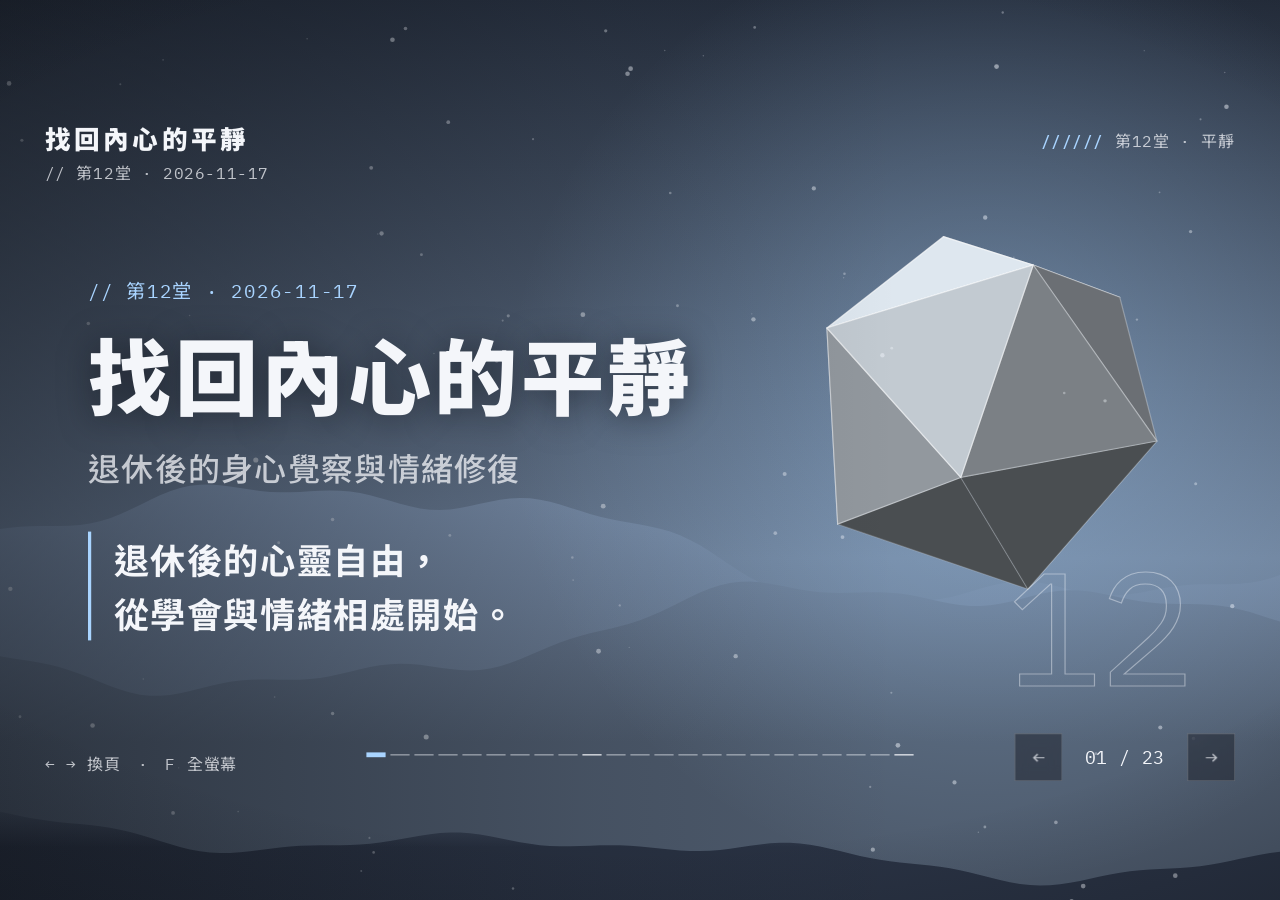
==== lesson12.html @ 396155b8 "Split into three 2-hour lesson decks with shared engine" ====
<!doctype html>
<html lang="zh-Hant">
<head>
<meta charset="utf-8">
<meta name="viewport" content="width=device-width,initial-scale=1">
<title>第12堂｜找回內心的平靜</title>
<link rel="preconnect" href="https://fonts.googleapis.com">
<link rel="preconnect" href="https://fonts.gstatic.com" crossorigin>
<link rel="stylesheet" href="https://fonts.googleapis.com/css2?family=Noto+Sans+TC:wght@400;500;700;900&family=IBM+Plex+Mono:wght@400;500&display=swap">
<link rel="stylesheet" href="deck.css">
</head>
<body data-brand="找回內心的平靜" data-sub="// 第12堂 · 2026-11-17" data-tint="#a9d4ff" data-fx="snow" data-sky="30,36,50|98,112,134|66,76,94">
<div id="stage">

  <!-- 01 封面 -->
  <section class="slide hero" data-ch data-label="第12堂 · 平靜" data-tint="#a9d4ff" data-o="12:1230,400,230">
    <div class="label r" style="--i:0">// 第12堂 · 2026-11-17</div>
    <h1 class="r" style="--i:1;font-size:104px">找回內心的平靜</h1>
    <p class="sub r" style="--i:2">退休後的身心覺察與情緒修復</p>
    <p class="quote r" style="--i:3">退休後的心靈自由，<br>從學會與情緒相處開始。</p>
    <div class="big r" style="--i:4" aria-hidden="true">12</div>
  </section>

  <!-- 02 今天三件事 -->
  <section class="slide" data-label="情緒智慧工作坊" data-o="12:1440,210,80,.55">
    <div class="head">
      <div class="label r" style="--i:0">////// 情緒智慧工作坊</div>
      <h2 class="r" style="--i:1">今天，我們一起練習三件事</h2>
    </div>
    <div class="three tall">
      <div class="panel r" style="--i:2"><span class="num">01</span><h3>換一個<br>更輕盈的視角</h3><p>看待退休後的生活變遷</p></div>
      <div class="panel r" style="--i:3"><span class="num">02</span><h3>辨識內心的<br>情緒色彩</h3><p>看見它、叫出它的名字</p></div>
      <div class="panel r" style="--i:4"><span class="num">03</span><h3>建立健康的<br>表達方式</h3><p>調節壓力與不安</p></div>
    </div>
  </section>

  <!-- 流程 -->
  <section class="slide" data-label="今天的流程" data-o="">
    <div class="head">
      <div class="label r" style="--i:0">////// 今天的流程</div>
      <h2 class="r" style="--i:1">兩個小時，我們這樣走</h2>
    </div>
    <div class="flow">
      <div class="panel r" style="--i:2"><span class="num">上半場 · 看見情緒</span><h3>認識它</h3><ul><li>情緒色彩：今天是什麼顏色</li><li>情緒住在身體的哪裡</li><li>蘇東坡的那場雨</li><li>換個視角，換一句話</li></ul></div>
      <div class="rest r" style="--i:3">中場休息</div>
      <div class="panel r" style="--i:4"><span class="num">下半場 · 安頓情緒</span><h3>照顧它</h3><ul><li>聖嚴法師、孫越、張小燕</li><li>呼吸練習、把話好好說</li><li>感恩分享與心情自我檢查</li><li>可以找誰幫忙、回家任務</li></ul></div>
    </div>
  </section>

  <!-- 03 互動：情緒色彩 -->
  <section class="slide" data-label="互動 · 情緒色彩" data-o="12:1250,360,170">
    <div class="head">
      <div class="label r" style="--i:0">////// 互動 · 情緒色彩</div>
      <h2 class="r" style="--i:1">今天的心情，<br>是什麼顏色？</h2>
    </div>
    <div class="swatches r" style="--i:2">
      <button class="sw" style="--c:#7fb8ff" data-say="像無風的湖面">平靜<i></i></button>
      <button class="sw" style="--c:#ffd166" data-say="像曬到太陽的午後">喜悅<i></i></button>
      <button class="sw" style="--c:#8fd9a8" data-say="像收到一份心意">感恩<i></i></button>
      <button class="sw" style="--c:#ffa860" data-say="像出門旅行的前一晚">期待<i></i></button>
      <button class="sw" style="--c:#b79cff" data-say="像翻到一張老照片">思念<i></i></button>
      <button class="sw" style="--c:#9fb0c6" data-say="像等一通還沒來的電話">不安<i></i></button>
      <button class="sw" style="--c:#c9a184" data-say="像悶著沒下的一場雨">煩悶<i></i></button>
      <button class="sw" style="--c:#ff7b72" data-say="像一壺燒開的水">生氣<i></i></button>
    </div>
    <div class="mood r" style="--i:3"><b id="moodWord">？</b><span id="moodSay">選一個顏色，說說看：<br>什麼時候，心裡會出現它？</span></div>
  </section>

  <!-- 互動：情緒住在身體哪裡 -->
  <section class="slide" data-label="互動 · 身體的訊號" data-o="12:1440,210,80,.55">
    <div class="head">
      <div class="label r" style="--i:0">////// 互動 · 請舉手</div>
      <h2 class="r" style="--i:1">心情不好時，身體哪裡先知道？</h2>
    </div>
    <p class="lead r" style="--i:2">有的請舉手，講師點一下。可以選很多個。</p>
    <div class="quiz chips">
      <div class="opts sm r" style="--i:3">
        <button class="opt">肩頸緊緊的</button>
        <button class="opt">胸口悶悶的</button>
        <button class="opt">胃口變差</button>
        <button class="opt">睡不好</button>
        <button class="opt">頭痛頭脹</button>
        <button class="opt">心跳變快</button>
        <button class="opt">容易累</button>
        <button class="opt">不想講話</button>
      </div>
    </div>
    <p class="foot r" style="--i:4">身體的訊號，常常比腦袋更早提醒我們</p>
    <p class="src">這些也可能是身體疾病的症狀；持續不舒服，請先給醫師檢查。</p>
  </section>

  <!-- 04 猜一猜：蘇東坡 -->
  <section class="slide" data-label="人物 · 蘇東坡" data-o="12:1440,210,80,.55">
    <div class="head">
      <div class="label r" style="--i:0">////// 猜一猜 · 經典人物</div>
      <h2 class="r" style="--i:1">淋了一場大雨，他卻寫下這一句</h2>
    </div>
    <div class="quiz">
      <p class="q r" style="--i:2">「也無風雨也無晴」——是誰寫的？</p>
      <div class="opts r" style="--i:3">
        <button class="opt">李白</button>
        <button class="opt">白居易</button>
        <button class="opt" data-ok>蘇東坡</button>
        <button class="opt">陶淵明</button>
      </div>
      <div class="ans panel"><b>蘇東坡〈定風波〉。</b>被貶到黃州的第三年，他和朋友出門遇到大雨，雨具偏偏先送走了。同行的人都很狼狽，只有他照樣慢慢走。</div>
    </div>
  </section>

  <!-- 05 人物：蘇東坡 -->
  <section class="slide" data-label="人物 · 蘇東坡" data-o="12:1470,200,60,.45">
    <div class="head">
      <div class="label r" style="--i:0">////// 經典人物 01</div>
      <h2 class="r" style="--i:1">雨沒有變小，是他換了看法</h2>
    </div>
    <div class="person">
      <div class="panel who r" style="--i:2"><span class="num">北宋 · 文學家</span><h3>蘇東坡</h3><span class="yr">1082 年春 · 黃州</span><p>從京城的大官，一路被貶到偏遠的黃州。</p></div>
      <div class="r" style="--i:3">
        <dl class="facts">
          <div><dt>// 處境</dt><dd>官位沒了、朋友散了，生活一下子全變了樣。</dd></div>
          <div><dt>// 他怎麼做</dt><dd>下雨就下雨，拄著竹杖、穿著草鞋，<b>照樣慢慢走</b>。</dd></div>
          <div><dt>// 回頭看</dt><dd>走過之後再回頭，風雨和放晴，<b>都只是路上的風景</b>。</dd></div>
        </dl>
        <p class="say">一蓑煙雨任平生<small>—— 蘇軾〈定風波〉</small></p>
      </div>
    </div>
    <p class="src">詞序記「三月七日，沙湖道中遇雨」；作於元豐五年（1082）為後人編年之通說。</p>
  </section>

  <!-- 06 互動：換個視角（翻牌） -->
  <section class="slide" data-label="互動 · 換個視角" data-o="">
    <div class="head">
      <div class="label r" style="--i:0">////// 互動 · 換個視角</div>
      <h2 class="r" style="--i:1">同一件事，換一句話說說看</h2>
    </div>
    <div class="flips">
      <button class="flip r" style="--i:2"><span class="k">念頭 01</span><span class="a">退休了，<br>我沒有用了。</span><span class="b">我的經驗，<br>換個地方還用得上。</span><span class="hint">先請大家想，再點開 →</span></button>
      <button class="flip r" style="--i:3"><span class="k">念頭 02</span><span class="a">孩子大了，<br>不需要我了。</span><span class="b">我終於有時間，<br>好好照顧自己。</span><span class="hint">先請大家想，再點開 →</span></button>
      <button class="flip r" style="--i:4"><span class="k">念頭 03</span><span class="a">身體<br>大不如前了。</span><span class="b">還能做的事，<br>比我想的多。</span><span class="hint">先請大家想，再點開 →</span></button>
    </div>
    <p class="foot r" style="--i:5">沒有標準答案，大家說的版本可能更好</p>
  </section>

  <!-- 小組討論 -->
  <section class="slide" data-label="小組討論" data-o="12:1330,440,150,.8">
    <div class="head">
      <div class="label r" style="--i:0">////// 小組討論 · 兩兩一組</div>
      <h2 class="r" style="--i:1">我人生裡的那場雨</h2>
    </div>
    <div class="rows">
      <div class="panel r" style="--i:2"><span class="num">01</span><p>退休前後，哪件事讓我最不習慣？</p></div>
      <div class="panel r" style="--i:3"><span class="num">02</span><p>那時候，我是怎麼走過來的？</p></div>
      <div class="panel r" style="--i:4"><span class="num">03</span><p>現在回頭看，我會怎麼說它？</p></div>
    </div>
    <p class="foot r" style="--i:5">只說自己願意說的；聽的人不給建議，只要聽</p>
  </section>

  <!-- 中場休息 -->
  <section class="slide center" data-ch data-label="中場休息" data-o="12:800,300,120,.9">
    <div class="label r" style="--i:0;margin-top:330px">////// 中場休息</div>
    <h2 class="r" style="--i:1">喝口水，動一動</h2>
    <p class="sub r" style="--i:2">等一下回來，我們聽三個人的故事</p>
  </section>

  <!-- 07 人物：聖嚴法師 四它 -->
  <section class="slide" data-label="人物 · 聖嚴法師" data-o="12:1440,210,80,.55">
    <div class="head">
      <div class="label r" style="--i:0">////// 經典人物 02 · 聖嚴法師的「四它」</div>
      <h2 class="r" style="--i:1">遇到難題，一步一步來</h2>
    </div>
    <div class="steps" style="margin-top:60px">
      <div class="step r" style="--i:2"><div class="dot">01</div><h3>面對它</h3><p>不逃避，<br>承認事情發生了</p></div>
      <div class="step r" style="--i:3"><div class="dot">02</div><h3>接受它</h3><p>不怨嘆，<br>接受現在的樣子</p></div>
      <div class="step r" style="--i:4"><div class="dot">03</div><h3>處理它</h3><p>盡力做，<br>能做多少算多少</p></div>
      <div class="step r" style="--i:5"><div class="dot">04</div><h3>放下它</h3><p>做完了，<br>就不再掛在心上</p></div>
    </div>
    <div class="poll quiz" style="margin-top:44px">
      <div class="opts r" style="--i:6">
        <button class="opt" style="min-height:84px;font-size:32px"><em>投票</em>面對最難</button>
        <button class="opt" style="min-height:84px;font-size:32px"><em>投票</em>接受最難</button>
        <button class="opt" style="min-height:84px;font-size:32px"><em>投票</em>處理最難</button>
        <button class="opt" style="min-height:84px;font-size:32px"><em>投票</em>放下最難</button>
      </div>
    </div>
    <p class="src">出處：法鼓山「心五四運動」（1999 年提出），四它為「解決困境的主張」。各步驟的白話說明為本簡報改寫。</p>
  </section>

  <!-- 08 人物：孫越 -->
  <section class="slide" data-label="人物 · 孫越" data-o="12:1470,200,60,.45">
    <div class="head">
      <div class="label r" style="--i:0">////// 藝人故事 03</div>
      <h2 class="r" style="--i:1">離開一個舞台，走上另一個舞台</h2>
    </div>
    <div class="person">
      <div class="panel who r" style="--i:2"><span class="num">演員 · 終身義工</span><h3>孫越</h3><span class="yr">1930 — 2018</span><p>大家口中的「孫叔叔」。</p></div>
      <div class="r" style="--i:3">
        <dl class="facts">
          <div><dt>// 1984</dt><dd>抽了幾十年的菸，他<b>自己先戒掉</b>。</dd></div>
          <div><dt>// 1989</dt><dd>宣布「<b>只見公益，不見孫越</b>」，告別約 40 年的演藝生涯。</dd></div>
          <div><dt>// 之後</dt><dd>在董氏基金會當終身義工，推動戒菸、拒菸<b>近 30 年</b>。</dd></div>
        </dl>
        <p class="say" style="font-size:36px">退下來，不是結束；<br>是把力氣用在更在乎的事。</p>
      </div>
    </div>
    <p class="src">資料：中央社 2018/5/2 報導。下方兩行為本簡報的歸納，非孫越原話。</p>
  </section>

  <!-- 09 人物：張小燕 -->
  <section class="slide" data-label="人物 · 張小燕" data-o="12:1470,200,60,.45">
    <div class="head">
      <div class="label r" style="--i:0">////// 藝人故事 04</div>
      <h2 class="r" style="--i:1">傷心的時候，日子照樣過</h2>
    </div>
    <div class="person">
      <div class="panel who r" style="--i:2"><span class="num">主持人</span><h3>張小燕</h3><span class="yr">大家的「小燕姐」</span><p>陪了台灣觀眾幾十年的聲音。</p></div>
      <div class="r" style="--i:3">
        <dl class="facts">
          <div><dt>// 失落</dt><dd>2001 年，先生病逝，她沉寂了好一段時間。</dd></div>
          <div><dt>// 調適</dt><dd>她的方法很樸實：<b>照常工作</b>，接受人生本來就分階段。</dd></div>
          <div><dt>// 後來</dt><dd>接下先生留下的唱片公司，也<b>重新回到主持台</b>。</dd></div>
        </dl>
        <p class="say" style="font-size:36px">她說過，傷心不能拿來當飯吃。</p>
      </div>
    </div>
    <p class="src">資料：《今周刊》第 1061 期（2017/4/20）專訪。末句為轉述大意。</p>
  </section>

  <!-- 10 互動：呼吸練習 -->
  <section class="slide" data-label="互動 · 呼吸練習" data-o="">
    <div class="head">
      <div class="label r" style="--i:0">////// 互動 · 一起練習</div>
      <h2 class="r" style="--i:1">心情亂的時候，<br>先顧好這一口氣</h2>
    </div>
    <div class="rows r" style="--i:2;max-width:700px">
      <div class="panel"><span class="num">01</span><p style="font-size:34px">坐穩，肩膀放鬆</p></div>
      <div class="panel"><span class="num">02</span><p style="font-size:34px">鼻子吸氣，心裡數到 4</p></div>
      <div class="panel"><span class="num">03</span><p style="font-size:34px">嘴巴吐氣，心裡數到 6</p></div>
    </div>
    <div class="breath r" style="--i:3">
      <div class="ring">準備</div>
      <p>吸氣 4 秒 · 吐氣 6 秒</p>
      <button class="btn" style="margin-top:22px">開始</button>
    </div>
    <p class="src">照自己舒服的速度就好；頭暈或不舒服就停下來，恢復平常呼吸。</p>
  </section>

  <!-- 把話好好說：我訊息 -->
  <section class="slide" data-label="健康的表達" data-o="12:1440,210,80,.55">
    <div class="head">
      <div class="label r" style="--i:0">////// 健康的表達 · 三句式</div>
      <h2 class="r" style="--i:1">不指責，也不悶著：從「我」開始說</h2>
    </div>
    <div class="three">
      <div class="panel r" style="--i:2"><span class="num">01 · 說感受</span><h3>我覺得……</h3><p>說自己的心情，<br>不是對方的錯</p></div>
      <div class="panel r" style="--i:3"><span class="num">02 · 說事情</span><h3>因為……</h3><p>講看得到的事，<br>不翻舊帳</p></div>
      <div class="panel r" style="--i:4"><span class="num">03 · 說期待</span><h3>我希望……</h3><p>講一件具體、<br>對方做得到的事</p></div>
    </div>
    <p class="foot r" style="--i:5">心理學上叫「我訊息」：同一件事，對方比較聽得進去</p>
  </section>

  <!-- 互動：我訊息改寫 -->
  <section class="slide" data-label="互動 · 把話好好說" data-o="">
    <div class="head">
      <div class="label r" style="--i:0">////// 互動 · 改寫練習</div>
      <h2 class="r" style="--i:1">這句話，換成三句式怎麼說？</h2>
    </div>
    <div class="flips">
      <button class="flip r" style="--i:2"><span class="k">對孩子</span><span class="a">你都不會<br>打電話回來！</span><span class="b" style="font-size:34px">我很想你們。好久沒聽到聲音，希望每個禮拜通一次電話。</span><span class="hint">先請大家試，再點開 →</span></button>
      <button class="flip r" style="--i:3"><span class="k">對另一半</span><span class="a">你整天在家<br>就只會看電視！</span><span class="b" style="font-size:34px">我有點悶。我們很久沒一起出門，希望明天陪我去走走。</span><span class="hint">先請大家試，再點開 →</span></button>
      <button class="flip r" style="--i:4"><span class="k">對朋友</span><span class="a">算了，<br>我沒事。</span><span class="b" style="font-size:34px">我其實有點難過。剛才那句話我很在意，希望你聽我說一下。</span><span class="hint">先請大家試，再點開 →</span></button>
    </div>
    <p class="foot r" style="--i:5">請兩位學員上來演一次：先演原句，再演改寫版</p>
  </section>

  <!-- 研究怎麼說 -->
  <section class="slide" data-label="研究怎麼說" data-o="">
    <div class="head">
      <div class="label r" style="--i:0">////// 研究怎麼說</div>
      <h2 class="r" style="--i:1">「記下好事」，有人認真研究過</h2>
    </div>
    <div class="evi">
      <div class="panel r" style="--i:2"><span class="num">做法 · 三件好事</span><h3>每天睡前，寫下三件<br>今天順利的事和原因</h3><p>不必是大事：飯很好吃、<br>公車剛好來、孫子打電話來。</p></div>
      <div class="panel r" style="--i:3"><span class="num">結果 · 2005 年美國研究</span><h3>快樂感提高、<br>憂鬱症狀減少</h3><p>效果在研究追蹤的六個月內都看得到。後來的重複研究結果不完全一致，所以把它當成值得一試的好習慣。</p><p class="cite">Seligman, Steen, Park &amp; Peterson (2005). American Psychologist, 60(5), 410–421.</p></div>
    </div>
  </section>

  <!-- 感恩分享 -->
  <section class="slide" data-label="小組感恩分享" data-o="12:1330,440,150,.8">
    <div class="head">
      <div class="label r" style="--i:0">////// 小組感恩分享</div>
      <h2 class="r" style="--i:1">把好事，說給彼此聽</h2>
    </div>
    <div class="rows">
      <div class="panel r" style="--i:2"><span class="num">01</span><p>今天，讓我微笑的一件小事</p></div>
      <div class="panel r" style="--i:3"><span class="num">02</span><p>我想謝謝的一個人</p></div>
      <div class="panel r" style="--i:4"><span class="num">03</span><p>我想謝謝自己的一件事</p></div>
    </div>
    <p class="foot r" style="--i:5">讓退休生活的每一天，都充滿愉悅與從容</p>
  </section>

  <!-- 問卷：WHO-5 -->
  <section class="slide" data-label="實證問卷 · WHO-5" data-o="">
    <div class="head">
      <div class="label r" style="--i:0">////// 實證問卷 · WHO-5 幸福指標（世界衛生組織）</div>
      <h2 class="r" style="--i:1;font-size:60px">過去兩個星期，我過得好嗎？</h2>
    </div>
    <div class="scale r" style="--i:2" data-min="0" data-max="5" data-mult="4" data-bands='[[0,49,"低於 50 分：最近可能比較辛苦，建議找醫師或心理專業人員聊一聊。"],[50,100,"50 分以上：目前的狀態還不錯，繼續照顧自己。"]]'>
      <div>
        <ol>
          <li><span>01</span>我覺得心情愉快、精神不錯</li>
          <li><span>02</span>我覺得平靜、放鬆</li>
          <li><span>03</span>我覺得有活力、有精神</li>
          <li><span>04</span>我早上醒來，覺得有睡飽、神清氣爽</li>
          <li><span>05</span>我的日常生活裡，有很多我感興趣的事</li>
        </ol>
        <p class="legend">0 從來沒有 · 1 偶爾 · 2 不到一半時間 · 3 超過一半時間 · 4 大部分時間 · 5 一直都是</p>
      </div>
      <div class="panel score"><span class="num">////// 示範計分（總分 ×4）</span><div class="n">—</div><p class="msg"></p><p class="warn">這是自我檢查，不是診斷。<button class="reset" style="text-decoration:underline;margin-left:8px">清除重填</button></p></div>
    </div>
    <p class="src">WHO-5 Well-Being Index © WHO，CC BY-NC-SA 3.0 IGO。中文為本簡報自行翻譯，非世界衛生組織製作，WHO 不對譯文內容負責，以英文原版為準。</p>
  </section>

  <!-- 問卷：心情溫度計 -->
  <section class="slide" data-label="實證問卷 · 心情溫度計" data-o="12:1440,210,80,.55">
    <div class="head">
      <div class="label r" style="--i:0">////// 台灣常用的工具 · 心情溫度計（BSRS-5）</div>
      <h2 class="r" style="--i:1">像量體溫一樣，量一量心情</h2>
    </div>
    <div class="three">
      <div class="panel r" style="--i:2"><span class="num">是什麼</span><h3>5 題，加 1 題<br>附加題</h3><p>問最近一週的睡眠、緊張、<br>苦惱、低落和自信。<br>臺大李明濱教授團隊編製。</p></div>
      <div class="panel r" style="--i:3"><span class="num">怎麼看</span><h3>6 分以上，<br>找人談一談</h3><p>0–5 良好 · 6–9 輕度<br>10–14 中度 · 15 以上重度<br>分數高，請找專業協助。</p></div>
      <div class="panel r" style="--i:4"><span class="num">哪裡做</span><h3>手機下載<br>「心情溫度計」</h3><p>台灣自殺防治學會的<br>免費 App，做完會給建議<br>和求助資源。</p></div>
    </div>
    <p class="src">Lee MB et al. (2003). J Formos Med Assoc, 102, 687–694。量表題目有版權，本簡報不轉載題目內容。</p>
  </section>

  <!-- 資源 -->
  <section class="slide" data-label="可以找誰幫忙" data-o="">
    <div class="head">
      <div class="label r" style="--i:0">////// 可以活用的資源</div>
      <h2 class="r" style="--i:1">心裡有事，不必一個人扛</h2>
    </div>
    <div class="res">
      <div class="panel r" style="--i:2"><div class="tel">1925</div><h3>安心專線</h3><p>衛福部。24 小時、全年無休、免付費的心理諮詢。</p></div>
      <div class="panel r" style="--i:3"><div class="tel">1995</div><h3>生命線</h3><p>心情低落、想找人說話時的協談專線。</p></div>
      <div class="panel r" style="--i:4"><div class="tel">1980</div><h3>張老師專線</h3><p>白天與晚間時段的電話輔導（非 24 小時）。</p></div>
      <div class="panel r" style="--i:5"><div class="tel s">社區心理<br>衛生中心</div><p>各縣市都有心理諮商服務；收費與預約方式，請問當地衛生局。</p></div>
      <div class="panel r" style="--i:6"><div class="tel s">社區照顧<br>關懷據點</div><p>住家附近就有：共餐、健康促進、電話問安、有人作伴。</p></div>
      <div class="panel r" style="--i:7"><div class="tel s">家醫科／<br>身心科</div><p>睡不好、吃不下超過兩個禮拜，先請醫師看看。</p></div>
    </div>
    <p class="src">專線資訊查核於 2026 年 11 月；1995、1980 的通話費依電信業者而定。請換上本地據點與衛生所的實際電話。</p>
  </section>

  <!-- 回家任務 -->
  <section class="slide" data-label="回家任務" data-o="12:1330,440,150,.8">
    <div class="head">
      <div class="label r" style="--i:0">////// 回家任務 · 做一個禮拜</div>
      <h2 class="r" style="--i:1">每天睡前，三分鐘就好</h2>
    </div>
    <div class="rows">
      <div class="panel r" style="--i:2"><span class="num">01</span><p>寫下今天的三件好事</p></div>
      <div class="panel r" style="--i:3"><span class="num">02</span><p>今天的心情是什麼顏色？</p></div>
      <div class="panel r" style="--i:4"><span class="num">03</span><p>用三句式，對一個人說一次話</p></div>
    </div>
    <p class="foot r" style="--i:5">下次上課，請帶一件好事來分享</p>
  </section>

  <!-- 結語 -->
  <section class="slide end" data-ch data-label="結語" data-o="12:1260,420,190">
    <div class="label r" style="--i:0">////// 帶回家的三句話</div>
    <h2 class="r" style="--i:1">情緒不是敵人，是來報信的</h2>
    <div class="recap">
      <div class="r" style="--i:2"><span>01</span>先叫出它的名字、它的顏色</div>
      <div class="r" style="--i:3"><span>02</span>換一句話，再說一次</div>
      <div class="r" style="--i:4"><span>03</span>每天記下一件好事</div>
    </div>
  </section>

</div>
<script src="deck.js"></script>
</body>
</html>
---- deck.css ----
:root{
  --ink:#f4f6fa;
  --dim:rgba(244,246,250,.74);
  --faint:rgba(244,246,250,.42);
  --line:rgba(244,246,250,.26);
  --panel:rgba(22,26,34,.46);
  --tint:#bcd9ff;
  --ok:#8fe0a8;
  --no:#ff9a8f;
  --f:"Noto Sans TC","PingFang TC","Microsoft JhengHei",sans-serif;
  --m:"IBM Plex Mono","Noto Sans TC",ui-monospace,Menlo,monospace;
}
*{box-sizing:border-box;margin:0;padding:0}
html,body{height:100%;overflow:hidden;background:#1d2129;color:var(--ink);font-family:var(--f)}
button,input{font:inherit;color:inherit}
button{cursor:pointer;background:none;border:0}
a{color:inherit}
:focus-visible{outline:3px solid var(--tint);outline-offset:4px}

#scene{position:fixed;inset:0;width:100%;height:100%;display:block}
.veil{position:fixed;inset:0;pointer-events:none;
  background:
    radial-gradient(120% 90% at 50% 45%,transparent 55%,rgba(10,12,17,.55) 100%),
    linear-gradient(90deg,rgba(14,17,23,.5) 0%,rgba(14,17,23,.12) 46%,transparent 70%)}

/* 舞台：固定 1600×900，整體等比縮放 */
#stage{position:fixed;left:50%;top:50%;width:1600px;height:900px;transform-origin:0 0}

/* HUD */
.hud{position:absolute;font-family:var(--m);font-size:20px;letter-spacing:.06em;color:var(--dim);z-index:5}
.hud.tl{left:56px;top:44px}
.hud.tr{right:56px;top:48px;text-align:right}
.hud.bl{left:56px;bottom:44px}
.hud.br{right:56px;bottom:36px;display:flex;align-items:center;gap:18px}
.brand{font-family:var(--f);font-weight:900;font-size:32px;letter-spacing:.14em;color:var(--ink);line-height:1;text-decoration:none;display:block}
.brand+div{margin-top:12px}
.hud.tr b{color:var(--tint);font-weight:500}
.navbtn{width:60px;height:60px;border:1px solid var(--line);display:grid;place-items:center;font-size:26px;
  background:var(--panel);backdrop-filter:blur(8px);-webkit-backdrop-filter:blur(8px);transition:background .2s,border-color .2s}
.navbtn:hover{background:rgba(244,246,250,.16);border-color:var(--ink)}
#count{min-width:120px;text-align:center;font-size:22px;color:var(--ink)}
#ticks{position:absolute;left:50%;bottom:58px;transform:translateX(-50%);display:flex;gap:6px;z-index:5}
#ticks button{width:24px;height:22px;position:relative}
#ticks button::after{content:"";position:absolute;left:0;right:0;top:10px;height:2px;background:var(--faint);transition:all .3s}
#ticks button.ch::after{background:var(--dim)}
#ticks button.on::after{background:var(--tint);height:6px;top:8px}

/* Slides */
.slide{position:absolute;inset:0;padding:150px 110px 130px;visibility:hidden;opacity:0;transition:opacity .5s,visibility 0s .5s}
.slide.on{visibility:visible;opacity:1;transition:opacity .5s}
.slide .r{opacity:0;transform:translateY(26px);filter:blur(10px);
  transition:opacity .8s cubic-bezier(.2,.7,.2,1),transform .8s cubic-bezier(.2,.7,.2,1),filter .8s}
.slide.on .r{opacity:1;transform:none;filter:none;transition-delay:calc(var(--i,0)*110ms + 150ms)}

.label{font-family:var(--m);font-size:24px;letter-spacing:.08em;color:var(--tint)}
h1{font-size:120px;font-weight:900;line-height:1.14;letter-spacing:.04em;text-shadow:0 4px 40px rgba(10,12,17,.5)}
h2{font-size:72px;font-weight:900;line-height:1.2;letter-spacing:.03em;text-shadow:0 4px 30px rgba(10,12,17,.5)}
.sub{font-size:40px;font-weight:500;color:var(--dim);line-height:1.5;letter-spacing:.04em}
.lead{font-size:36px;line-height:1.6;color:var(--ink);font-weight:500;letter-spacing:.02em;margin-top:26px;max-width:1150px}
.quote{font-size:44px;line-height:1.55;font-weight:700;letter-spacing:.04em;border-left:4px solid var(--tint);padding-left:28px}
.head{display:flex;flex-direction:column;gap:14px}
.num{font-family:var(--m);font-size:24px;color:var(--tint);letter-spacing:.08em}
.tint{color:var(--tint)}

/* 冰磚面板 */
.panel{position:relative;background:var(--panel);border:1px solid var(--line);backdrop-filter:blur(10px);-webkit-backdrop-filter:blur(10px)}
.panel::before,.panel::after{content:"";position:absolute;width:16px;height:16px;border:2px solid var(--tint);pointer-events:none}
.panel::before{left:-2px;top:-2px;border-right:0;border-bottom:0}
.panel::after{right:-2px;bottom:-2px;border-left:0;border-top:0}

.foot{position:absolute;left:110px;right:110px;bottom:140px;font-size:34px;font-weight:700;letter-spacing:.04em;color:var(--ink)}
.foot::before{content:"// ";font-family:var(--m);color:var(--tint);font-weight:500}
.src{position:absolute;left:110px;right:420px;bottom:104px;font-family:var(--m);font-size:17px;letter-spacing:.03em;color:var(--faint);line-height:1.4}

/* 封面 / 章節 */
.cover,.hero,.end{display:flex;flex-direction:column;justify-content:center;gap:28px}
.cover .meta{font-family:var(--m);font-size:26px;color:var(--dim);letter-spacing:.08em;margin-top:14px}
.hero .big{position:absolute;right:110px;bottom:130px;font-family:var(--m);font-size:200px;font-weight:400;line-height:1;
  color:transparent;-webkit-text-stroke:1.5px var(--faint);letter-spacing:-.02em}
.hero .sub{max-width:860px}
.hero .quote{margin-top:22px;max-width:900px}

/* 首頁三欄 */
.cols{position:absolute;left:110px;right:110px;top:520px;display:grid;grid-template-columns:repeat(3,1fr);gap:36px}
.card{display:block;text-align:left;padding:30px 32px 32px;text-decoration:none;transition:background .25s,transform .25s}
a.card:hover,button.card:hover{background:rgba(244,246,250,.14);transform:translateY(-6px)}
.card .date{font-family:var(--m);font-size:22px;color:var(--dim);letter-spacing:.06em;float:right;margin-top:4px}
.card h3{font-size:42px;font-weight:900;margin-top:18px;letter-spacing:.04em;line-height:1.3}
.card p{font-size:28px;color:var(--dim);margin-top:10px;line-height:1.5}

/* 三欄重點 */
.three{display:grid;grid-template-columns:repeat(3,1fr);gap:30px;margin-top:46px}
.three .panel{padding:32px 32px 36px;min-height:330px}
.three.tall{margin-top:60px}
.three.tall .panel{min-height:400px;padding-top:44px}
.three h3{font-size:44px;font-weight:900;line-height:1.35;margin-top:20px;letter-spacing:.03em}
.three p{font-size:30px;line-height:1.6;color:var(--dim);margin-top:14px}
.four{display:grid;grid-template-columns:1fr 1fr;gap:22px}
.four .panel{padding:26px 28px 30px}
.four h3{font-size:40px;font-weight:900;margin-top:12px;letter-spacing:.04em}
.four p{font-size:27px;color:var(--dim);margin-top:8px;line-height:1.5}
.split{display:grid;grid-template-columns:1fr 560px;gap:44px;margin-top:44px}

/* 列表 */
.rows{display:flex;flex-direction:column;gap:18px;margin-top:36px;max-width:1000px}
.rows .panel{display:flex;align-items:center;gap:32px;padding:22px 36px}
.rows .panel p{font-size:40px;font-weight:700;letter-spacing:.03em;line-height:1.4}

/* 人物／事件案例 */
.person{display:grid;grid-template-columns:520px 1fr;gap:56px;margin-top:40px;align-items:start}
.person .who{padding:36px 36px 40px;min-height:420px}
.person .who h3{font-size:76px;font-weight:900;letter-spacing:.08em;line-height:1.2;margin-top:18px}
.person .who p{font-size:28px;color:var(--dim);margin-top:14px;line-height:1.55}
.person .who .yr{font-family:var(--m);font-size:26px;color:var(--tint);letter-spacing:.06em;margin-top:18px;display:block}
.facts{display:flex;flex-direction:column;gap:0;border-top:1px solid var(--line)}
.facts div{display:grid;grid-template-columns:150px 1fr;gap:20px;padding:20px 0;border-bottom:1px solid var(--line);align-items:baseline}
.facts dt{font-family:var(--m);font-size:22px;color:var(--tint);letter-spacing:.06em}
.facts dd{font-size:33px;line-height:1.5;font-weight:500}
.facts dd b{color:var(--tint);font-weight:900}
.say{margin-top:26px;font-size:40px;font-weight:900;letter-spacing:.05em;line-height:1.5;border-left:4px solid var(--tint);padding-left:24px}
.say small{display:block;font-family:var(--m);font-size:20px;color:var(--dim);font-weight:500;letter-spacing:.05em;margin-top:6px}

/* 選擇題 */
.quiz{margin-top:36px;max-width:1380px}
.quiz .q{font-size:46px;font-weight:900;line-height:1.4;letter-spacing:.03em}
.opts{display:grid;grid-template-columns:repeat(4,1fr);gap:20px;margin-top:34px}
.opts.c3{grid-template-columns:repeat(3,1fr)}
.opts.c2{grid-template-columns:repeat(2,1fr)}
.opt{min-height:120px;padding:18px 20px;border:1px solid var(--line);background:var(--panel);backdrop-filter:blur(8px);-webkit-backdrop-filter:blur(8px);
  font-size:40px;font-weight:900;letter-spacing:.05em;transition:all .25s;display:flex;align-items:center;justify-content:center;gap:16px;text-align:center;line-height:1.3}
.opt:hover{background:rgba(244,246,250,.14);transform:translateY(-4px)}
.opt em{font-family:var(--m);font-style:normal;font-size:22px;color:var(--tint);font-weight:500}
.quiz.done .opt{pointer-events:none;opacity:.45}
.quiz.done .opt.right{opacity:1;border-color:var(--ok);color:var(--ok);background:rgba(143,224,168,.14)}
.quiz.done .opt.picked.wrong{opacity:1;border-color:var(--no);color:var(--no)}
.ans{margin-top:28px;padding:26px 32px;font-size:33px;line-height:1.55;font-weight:500;opacity:0;transform:translateY(14px);transition:all .6s .3s;visibility:hidden}
.ans b{color:var(--tint);font-weight:900}
.done .ans,.ans.show{opacity:1;transform:none;visibility:visible}

.opt.sel{border-color:var(--tint);color:var(--tint);background:rgba(244,246,250,.14)}
.opts.sm .opt{min-height:96px;font-size:34px}

/* 流程 */
.flow{display:grid;grid-template-columns:1fr 150px 1fr;gap:28px;margin-top:44px;align-items:stretch}
.flow .panel{padding:30px 32px 34px}
.flow h3{font-size:40px;font-weight:900;letter-spacing:.06em;margin-top:10px}
.flow ul{list-style:none;margin-top:18px;display:flex;flex-direction:column;gap:12px}
.flow li{font-size:31px;line-height:1.45;font-weight:500;padding-left:34px;position:relative}
.flow li::before{content:"";position:absolute;left:4px;top:.62em;width:12px;height:12px;background:var(--tint)}
.flow .rest{display:grid;place-items:center;border:1px dashed var(--line);font-size:32px;font-weight:700;letter-spacing:.3em;writing-mode:vertical-rl;color:var(--dim)}
.center{display:flex;flex-direction:column;justify-content:center;align-items:center;text-align:center;gap:26px}

/* 翻牌 */
.flips{display:grid;grid-template-columns:repeat(3,1fr);gap:26px;margin-top:44px}
.flip{min-height:330px;padding:30px 30px;border:1px solid var(--line);background:var(--panel);backdrop-filter:blur(8px);-webkit-backdrop-filter:blur(8px);
  text-align:left;display:flex;flex-direction:column;gap:16px;transition:all .35s;position:relative}
.flip:hover{transform:translateY(-5px)}
.flip .k{font-family:var(--m);font-size:22px;color:var(--dim);letter-spacing:.08em}
.flip .a,.flip .b{font-size:40px;font-weight:900;line-height:1.45;letter-spacing:.03em}
.flip .b{display:none;color:var(--tint)}
.flip .hint{position:absolute;left:30px;bottom:24px;font-family:var(--m);font-size:20px;color:var(--faint)}
.flip.on{border-color:var(--tint);background:rgba(244,246,250,.12)}
.flip.on .a{font-size:26px;font-weight:500;color:var(--faint);text-decoration:line-through}
.flip.on .b{display:block}
.flip.on .hint{display:none}

/* 呼吸練習 */
.breath{position:absolute;left:880px;top:230px;width:560px;text-align:center}
.breath .ring{width:300px;height:300px;margin:0 auto;border-radius:50%;border:2px solid var(--tint);display:grid;place-items:center;
  background:radial-gradient(circle,rgba(244,246,250,.2),rgba(244,246,250,.03));transform:scale(.6);transition:transform 4s ease-in-out;
  font-size:54px;font-weight:900;letter-spacing:.2em;text-indent:.2em}
.breath.in .ring{transform:scale(1.15)}
.breath.out .ring{transition-duration:6s;transform:scale(.6)}
.breath p{font-family:var(--m);font-size:26px;color:var(--dim);margin-top:70px;letter-spacing:.06em}
.btn{display:inline-flex;align-items:center;gap:14px;height:76px;padding:0 34px;border:1px solid var(--tint);color:var(--tint);font-size:32px;font-weight:700;letter-spacing:.1em;
  background:var(--panel);transition:background .2s}
.btn:hover{background:rgba(244,246,250,.16)}

/* 情緒色彩 */
.swatches{display:grid;grid-template-columns:repeat(4,170px);gap:22px;margin-top:44px}
.sw{height:150px;border:1px solid var(--line);background:var(--panel);backdrop-filter:blur(8px);-webkit-backdrop-filter:blur(8px);
  display:flex;flex-direction:column;align-items:center;justify-content:center;gap:14px;font-size:32px;font-weight:700;letter-spacing:.1em;
  transition:transform .25s,border-color .25s,background .25s}
.sw i{width:54px;height:54px;border-radius:50%;background:var(--c);box-shadow:0 0 30px var(--c)}
.sw:hover{transform:translateY(-5px)}
.sw.sel{border-color:var(--c);background:rgba(244,246,250,.14)}
.mood{position:absolute;left:1010px;width:480px;top:570px;text-align:center}
.mood b{display:block;font-size:92px;font-weight:900;letter-spacing:.2em;text-indent:.2em;color:var(--tint);text-shadow:0 0 50px rgba(10,12,17,.6)}
.mood span{display:block;font-size:30px;color:var(--dim);margin-top:12px;line-height:1.5}

/* 清單輸入 */
.list{padding:26px 28px;display:flex;flex-direction:column;height:446px}
.list form{display:flex;gap:12px;margin-top:16px}
.list input{flex:1;min-width:0;height:64px;padding:0 18px;font-size:28px;background:rgba(10,12,17,.45);border:1px solid var(--line);color:var(--ink)}
.list input::placeholder{color:var(--faint)}
.list form button{width:64px;height:64px;border:1px solid var(--tint);color:var(--tint);font-size:34px}
.list form button:hover{background:rgba(244,246,250,.14)}
.list ol{list-style:none;margin-top:16px;overflow-y:auto;flex:1;display:flex;flex-direction:column;gap:10px}
.list li{font-size:30px;line-height:1.4;display:flex;gap:16px;align-items:baseline;border-bottom:1px solid var(--line);padding-bottom:8px}
.list li span{font-family:var(--m);font-size:20px;color:var(--tint)}
.list .empty{color:var(--faint);border:0;font-size:27px}

/* 步驟 */
.steps{display:grid;grid-template-columns:repeat(4,1fr);margin-top:90px;position:relative}
.steps::before{content:"";position:absolute;left:0;right:0;top:34px;height:1px;background:var(--line)}
.step{padding-right:30px;position:relative}
.step .dot{width:68px;height:68px;border:1px solid var(--tint);background:rgba(22,26,34,.8);display:grid;place-items:center;
  font-family:var(--m);font-size:24px;color:var(--tint);position:relative}
.step h3{font-size:44px;font-weight:900;margin-top:28px;letter-spacing:.04em;line-height:1.3}
.step p{font-size:29px;color:var(--dim);margin-top:12px;line-height:1.55}

/* 時光機 */
.decades{display:grid;grid-template-columns:repeat(8,1fr);margin-top:44px;border-top:1px solid var(--line)}
.dec{padding:22px 0 10px;font-family:var(--m);font-size:34px;letter-spacing:.04em;color:var(--dim);position:relative;text-align:left;transition:color .2s}
.dec::before{content:"";position:absolute;left:0;top:-7px;width:13px;height:13px;background:var(--faint);transition:all .25s}
.dec:hover{color:var(--ink)}
.dec.sel{color:var(--tint)}
.dec.sel::before{background:var(--tint);box-shadow:0 0 22px var(--tint);transform:scale(1.4)}
.ask{margin-top:26px;padding:32px 42px;max-width:1160px;min-height:300px}
.ask .ev{font-size:31px;line-height:1.55;color:var(--dim);margin-top:12px;font-weight:500}
.ask .ev b{color:var(--ink);font-weight:900}
.ask p{font-size:46px;font-weight:900;line-height:1.4;letter-spacing:.03em;margin-top:18px}

/* 問卷 */
.scale{display:grid;grid-template-columns:1fr 400px;gap:40px;margin-top:30px}
.scale ol{list-style:none;display:flex;flex-direction:column;border-top:1px solid var(--line)}
.scale li{display:grid;grid-template-columns:46px 1fr auto;gap:16px;align-items:center;padding:13px 0;border-bottom:1px solid var(--line);font-size:30px;font-weight:500;line-height:1.35}
.scale li>span{font-family:var(--m);font-size:21px;color:var(--tint)}
.scale .pts{display:flex;gap:8px}
.scale .pts button{width:54px;height:54px;border:1px solid var(--line);font-family:var(--m);font-size:24px;background:rgba(10,12,17,.35);transition:all .15s}
.scale .pts button:hover{border-color:var(--ink)}
.scale .pts button.sel{background:var(--tint);color:#161a22;border-color:var(--tint);font-weight:700}
.scale .legend{font-family:var(--m);font-size:19px;color:var(--dim);letter-spacing:.03em;margin-top:12px;line-height:1.5}
.score{padding:28px 30px;align-self:start}
.score .n{font-family:var(--m);font-size:110px;line-height:1;color:var(--tint);margin-top:10px}
.score .n small{font-size:30px;color:var(--dim)}
.score p{font-size:28px;line-height:1.5;margin-top:16px;font-weight:700;min-height:4.5em}
.score .warn{font-size:22px;color:var(--dim);font-weight:500;min-height:0;border-top:1px solid var(--line);padding-top:14px}

/* 資源 */
.res{display:grid;grid-template-columns:repeat(3,1fr);gap:24px;margin-top:40px}
.res.c2{grid-template-columns:repeat(2,1fr)}
.res .panel{padding:26px 28px 28px;min-height:200px}
.res .tel{font-family:var(--m);font-size:60px;line-height:1.05;color:var(--tint);letter-spacing:.02em;margin-top:8px}
.res .tel.s{font-size:38px;line-height:1.3;margin-top:12px}
.res h3{font-size:36px;font-weight:900;letter-spacing:.04em;margin-top:10px;line-height:1.3}
.res p{font-size:26px;color:var(--dim);line-height:1.5;margin-top:8px}

/* 研究證據 */
.evi{display:grid;grid-template-columns:repeat(2,1fr);gap:28px;margin-top:40px}
.evi .panel{padding:30px 32px 34px;min-height:340px}
.evi h3{font-size:40px;font-weight:900;line-height:1.35;margin-top:14px;letter-spacing:.03em}
.evi p{font-size:29px;color:var(--dim);line-height:1.6;margin-top:14px}
.evi .cite{font-family:var(--m);font-size:19px;color:var(--faint);margin-top:16px;line-height:1.45;letter-spacing:.02em}

/* 結語 */
.recap{margin-top:26px;display:flex;flex-direction:column;max-width:900px;border-top:1px solid var(--line)}
.recap div{display:grid;grid-template-columns:90px 1fr;align-items:baseline;gap:20px;padding:20px 0;border-bottom:1px solid var(--line);font-size:36px;font-weight:700;letter-spacing:.04em}
.recap span{font-family:var(--m);font-size:24px;color:var(--tint);font-weight:500}

@media (prefers-reduced-motion:reduce){
  .slide .r{transition:opacity .3s;transform:none;filter:none}
}

/* ---- 版面微調（依逐頁檢查結果） ---- */
.foot:has(+ .src){bottom:176px}
.person{grid-template-columns:460px 1fr;gap:50px;margin-top:30px}
.person .who{min-height:370px;padding:30px 32px 34px}
.person .who h3{font-size:68px}
.facts div{padding:13px 0}
.facts dd{font-size:29px}
.say{margin-top:18px;font-size:34px !important;line-height:1.4}
.scale li{padding:8px 0;font-size:29px}
.scale .pts button{width:50px;height:50px}
.slide:has(.res) h2,.slide:has(.scale) h2{font-size:60px}
.res{margin-top:28px;gap:20px}
.res .panel{padding:18px 24px 20px;min-height:0}
.res .tel{font-size:48px;margin-top:2px}
.res .tel.s{font-size:31px;line-height:1.25;margin-top:6px}
.res h3{font-size:30px;margin-top:6px}
.res p{font-size:23px;line-height:1.45;margin-top:6px}
.score{padding:22px 26px}
.score .n{font-size:84px}
.score p{font-size:25px;min-height:3.2em;margin-top:12px}
.score .warn{font-size:20px;padding-top:10px}
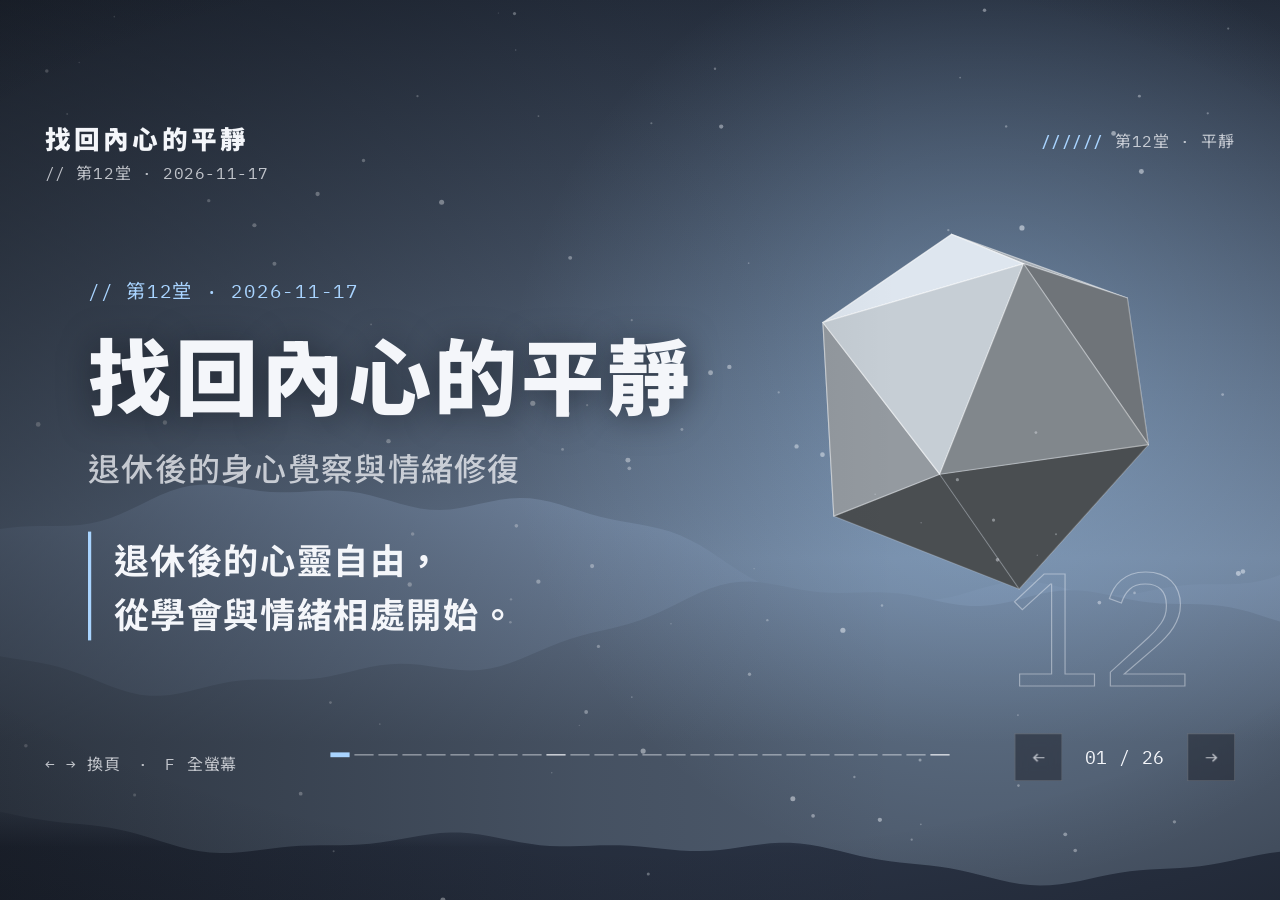
==== commit 03085029: "Add photos and YouTube video slides" ====
--- a/lesson12.html
+++ b/lesson12.html
@@ -114,7 +114,7 @@
       <h2 class="r" style="--i:1">雨沒有變小，是他換了看法</h2>
     </div>
     <div class="person">
-      <div class="panel who r" style="--i:2"><span class="num">北宋 · 文學家</span><h3>蘇東坡</h3><span class="yr">1082 年春 · 黃州</span><p>從京城的大官，一路被貶到偏遠的黃州。</p></div>
+      <div class="panel who r" style="--i:2"><span class="num">北宋 · 文學家</span><img class="ph" src="img/su.jpg" alt="蘇東坡畫像" style="object-position:50% 4%"><h3>蘇東坡</h3><span class="yr">1082 年春 · 黃州</span><p>從京城的大官，一路被貶到偏遠的黃州。</p></div>
       <div class="r" style="--i:3">
         <dl class="facts">
           <div><dt>// 處境</dt><dd>官位沒了、朋友散了，生活一下子全變了樣。</dd></div>
@@ -124,7 +124,7 @@
         <p class="say">一蓑煙雨任平生<small>—— 蘇軾〈定風波〉</small></p>
       </div>
     </div>
-    <p class="src">詞序記「三月七日，沙湖道中遇雨」；作於元豐五年（1082）為後人編年之通說。</p>
+    <p class="src">詞序記「三月七日，沙湖道中遇雨」；作於元豐五年（1082）為後人編年之通說。畫像：元 趙孟頫（公有領域）。</p>
   </section>
 
   <!-- 06 互動：換個視角（翻牌） -->
@@ -185,6 +185,18 @@
     <p class="src">出處：法鼓山「心五四運動」（1999 年提出），四它為「解決困境的主張」。各步驟的白話說明為本簡報改寫。</p>
   </section>
 
+  <!-- 影片：四它 -->
+  <section class="slide" data-label="影片 · 四它" data-o="">
+    <div class="head">
+      <div class="label r" style="--i:0">////// 影片 · 法鼓山官方頻道 · 約 1 分鐘</div>
+      <h2 class="r" style="--i:1">聽聽看，原來是這樣說的</h2>
+    </div>
+    <div class="vrow">
+      <div class="vid r" style="--i:2" data-yt="UTTBcWt9cmA" data-start="0"></div>
+      <div class="vnote"><div class="panel r" style="--i:3"><span class="num">看之前</span><p>四個「它」，還記得順序嗎？</p></div><div class="panel r" style="--i:4"><span class="num">看的時候</span><p>哪一句話，讓您點了頭？</p></div><div class="panel r" style="--i:5"><span class="num">看完聊</span><p>最近有哪件事，可以拿來試試？</p></div><p class="vmeta r" style="--i:6">法鼓山DDM官方頻道〈轉換心情好方法—面對它、接受它、處理它、放下它〉</p></div>
+    </div>
+  </section>
+
   <!-- 08 人物：孫越 -->
   <section class="slide" data-label="人物 · 孫越" data-o="12:1470,200,60,.45">
     <div class="head">
@@ -192,7 +204,7 @@
       <h2 class="r" style="--i:1">離開一個舞台，走上另一個舞台</h2>
     </div>
     <div class="person">
-      <div class="panel who r" style="--i:2"><span class="num">演員 · 終身義工</span><h3>孫越</h3><span class="yr">1930 — 2018</span><p>大家口中的「孫叔叔」。</p></div>
+      <div class="panel who r" style="--i:2"><span class="num">演員 · 終身義工</span><img class="ph" src="img/sunyue.jpg" alt="孫越，2011 年"><h3>孫越</h3><span class="yr">1930 — 2018</span><p>大家口中的「孫叔叔」。</p></div>
       <div class="r" style="--i:3">
         <dl class="facts">
           <div><dt>// 1984</dt><dd>抽了幾十年的菸，他<b>自己先戒掉</b>。</dd></div>
@@ -202,7 +214,19 @@
         <p class="say" style="font-size:36px">退下來，不是結束；<br>是把力氣用在更在乎的事。</p>
       </div>
     </div>
-    <p class="src">資料：中央社 2018/5/2 報導。下方兩行為本簡報的歸納，非孫越原話。</p>
+    <p class="src">資料：中央社 2018/5/2 報導。末兩行為本簡報的歸納。照片：Rico Shen，CC BY-SA 4.0（Wikimedia Commons）。</p>
+  </section>
+
+  <!-- 影片：孫越 -->
+  <section class="slide" data-label="影片 · 孫越" data-o="">
+    <div class="head">
+      <div class="label r" style="--i:0">////// 影片 · 民視《台灣演義》· 請講師挑一段播</div>
+      <h2 class="r" style="--i:1">公益大使．孫越</h2>
+    </div>
+    <div class="vrow">
+      <div class="vid r" style="--i:2" data-yt="QDUadoK2fRE" data-start="0"></div>
+      <div class="vnote"><div class="panel r" style="--i:3"><span class="num">看之前</span><p>您印象中的孫叔叔，是什麼樣子？</p></div><div class="panel r" style="--i:4"><span class="num">看的時候</span><p>他為什麼決定離開演藝圈？</p></div><div class="panel r" style="--i:5"><span class="num">看完聊</span><p>退下來之後，我想把力氣用在哪？</p></div><p class="vmeta r" style="--i:6">民視讚夯〈2014.03.09【台灣演義】公益大使．孫越〉全長約 48 分鐘，請課前先選好要播的段落。</p></div>
+    </div>
   </section>
 
   <!-- 09 人物：張小燕 -->
@@ -212,7 +236,7 @@
       <h2 class="r" style="--i:1">傷心的時候，日子照樣過</h2>
     </div>
     <div class="person">
-      <div class="panel who r" style="--i:2"><span class="num">主持人</span><h3>張小燕</h3><span class="yr">大家的「小燕姐」</span><p>陪了台灣觀眾幾十年的聲音。</p></div>
+      <div class="panel who r" style="--i:2"><span class="num">主持人</span><img class="ph" src="img/hsiaoyen.jpg" alt="張小燕" style="object-position:50% 30%"><h3>張小燕</h3><span class="yr">大家的「小燕姐」</span><p>陪了台灣觀眾幾十年的聲音。</p></div>
       <div class="r" style="--i:3">
         <dl class="facts">
           <div><dt>// 失落</dt><dd>2001 年，先生病逝，她沉寂了好一段時間。</dd></div>
@@ -222,7 +246,19 @@
         <p class="say" style="font-size:36px">她說過，傷心不能拿來當飯吃。</p>
       </div>
     </div>
-    <p class="src">資料：《今周刊》第 1061 期（2017/4/20）專訪。末句為轉述大意。</p>
+    <p class="src">資料：《今周刊》第 1061 期（2017/4/20）專訪。末句為轉述大意。照片：竹筍弟弟，自由使用（Wikimedia Commons）。</p>
+  </section>
+
+  <!-- 影片：腹式呼吸 -->
+  <section class="slide" data-label="影片 · 腹式呼吸" data-o="">
+    <div class="head">
+      <div class="label r" style="--i:0">////// 影片 · 良醫健康網 · 約 1 分鐘</div>
+      <h2 class="r" style="--i:1">先看一次，等一下一起做</h2>
+    </div>
+    <div class="vrow">
+      <div class="vid r" style="--i:2" data-yt="wP-oc0SXoBE" data-start="0"></div>
+      <div class="vnote"><div class="panel r" style="--i:3"><span class="num">看之前</span><p>平常緊張時，您都怎麼呼吸？</p></div><div class="panel r" style="--i:4"><span class="num">看的時候</span><p>注意肚子是怎麼動的</p></div><div class="panel r" style="--i:5"><span class="num">看完</span><p>下一頁，跟著畫面一起練習</p></div><p class="vmeta r" style="--i:6">良醫健康網〈【健康問良醫】1min腹式呼吸教學〉</p></div>
+    </div>
   </section>
 
   <!-- 10 互動：呼吸練習 -->
--- a/deck.css
+++ b/deck.css
@@ -283,3 +283,36 @@
 .score .n{font-size:84px}
 .score p{font-size:25px;min-height:3.2em;margin-top:12px}
 .score .warn{font-size:20px;padding-top:10px}
+
+/* ---- 照片 ---- */
+img.ph{width:100%;height:190px;object-fit:cover;object-position:50% 22%;display:block;margin-top:12px;border:1px solid var(--line);
+  filter:grayscale(.3) contrast(1.03);background:rgba(10,12,17,.4)}
+.who:has(.ph) p{display:none}
+.who:has(.ph) h3{font-size:56px;margin-top:14px}
+.who:has(.ph) .yr{margin-top:10px;font-size:23px}
+.three .panel:has(.ph){padding-top:22px}
+.three .panel img.ph{height:170px;margin-top:10px}
+.three .panel:has(.ph) h3{font-size:38px;margin-top:14px}
+.three .panel:has(.ph) p{font-size:27px;margin-top:8px}
+.ans:has(.ph){display:grid;grid-template-columns:230px 1fr;gap:26px;align-items:center}
+.ans img.ph{height:150px;margin-top:0}
+
+.phx{height:170px;margin-top:10px;border:1px solid var(--line);display:grid;place-items:center;font-family:var(--m);font-size:72px;color:var(--tint);background:rgba(10,12,17,.4)}
+
+/* ---- 影片 ---- */
+.slide:has(.vid) h2{font-size:60px}
+.vrow{display:grid;grid-template-columns:800px 1fr;gap:44px;margin-top:28px;align-items:start}
+.vid{position:relative;width:800px;height:450px;border:1px solid var(--line);background:#0b0d12;overflow:hidden}
+.vid::before,.vid::after{content:"";position:absolute;width:16px;height:16px;border:2px solid var(--tint);pointer-events:none;z-index:2}
+.vid::before{left:-1px;top:-1px;border-right:0;border-bottom:0}
+.vid::after{right:-1px;bottom:-1px;border-left:0;border-top:0}
+.vid iframe,.vid .poster{position:absolute;inset:0;width:100%;height:100%;border:0;display:block}
+.vid .poster{background-size:cover;background-position:center;cursor:pointer;filter:grayscale(.25)}
+.vid .poster::after{content:"▶";position:absolute;left:50%;top:50%;width:120px;height:120px;margin:-60px 0 0 -60px;border-radius:50%;
+  display:grid;place-items:center;font-size:48px;padding-left:8px;background:rgba(14,17,23,.72);border:2px solid var(--tint);color:var(--tint);transition:transform .2s}
+.vid .poster:hover::after{transform:scale(1.08)}
+.vnote{display:flex;flex-direction:column;gap:14px}
+.vnote .panel{padding:18px 24px}
+.vnote .panel p{font-size:30px;font-weight:700;line-height:1.45;margin-top:4px}
+.vmeta{font-family:var(--m);font-size:19px;color:var(--dim);line-height:1.5;letter-spacing:.03em;margin-top:6px}
+.vmeta a{color:var(--tint)}
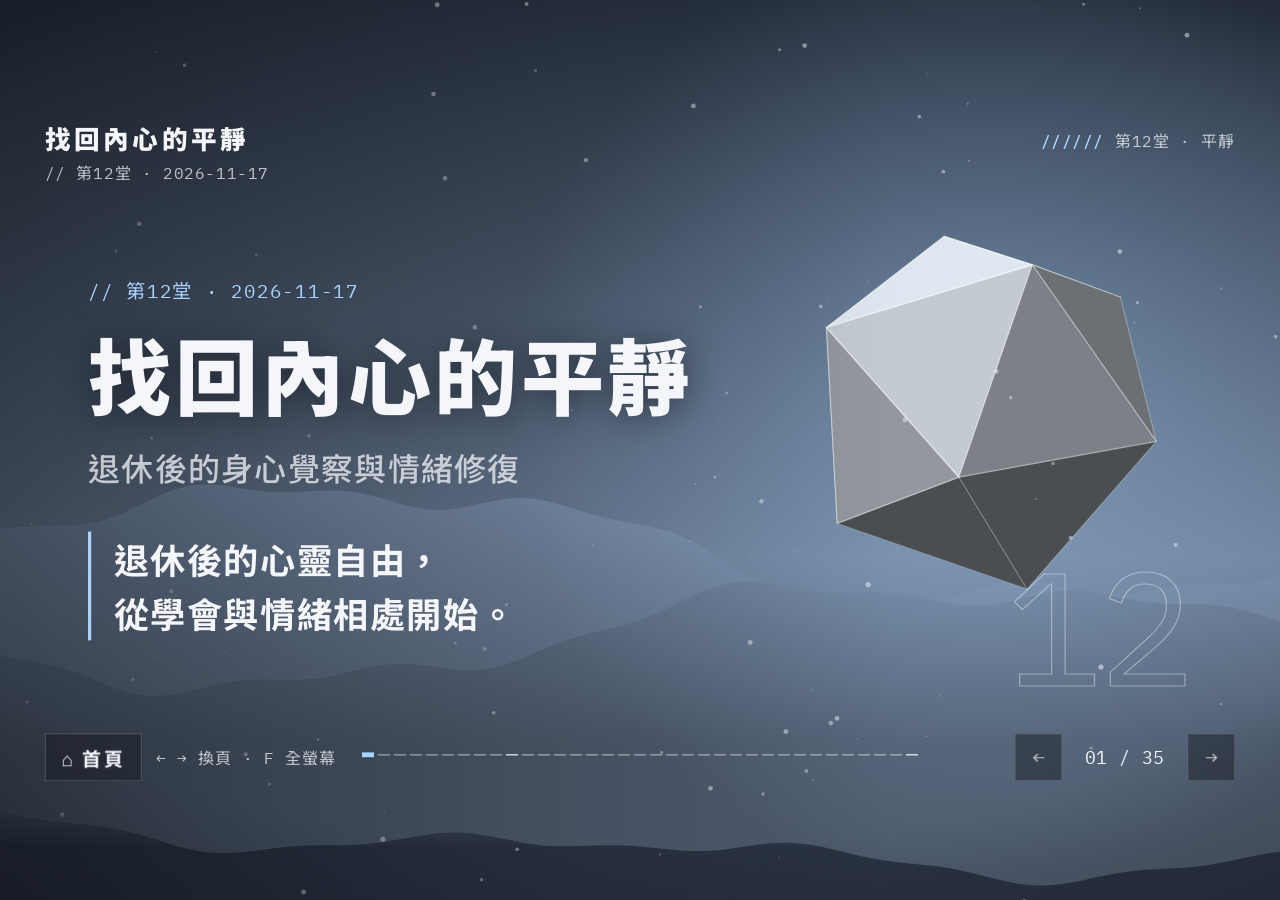
==== commit 05e37b56: "Add evidence slides: depression, quality of life, reminiscence" ====
--- a/lesson12.html
+++ b/lesson12.html
@@ -334,6 +334,94 @@
     <p class="foot r" style="--i:5">讓退休生活的每一天，都充滿愉悅與從容</p>
   </section>
 
+  <!-- 實證猜一猜：台灣的數字 -->
+  <section class="slide" data-label="研究怎麼說 · 台灣的數字" data-o="">
+    <div class="head">
+      <div class="label r" style="--i:0">////// 研究怎麼說 · 猜一猜</div>
+      <h2 class="r" style="--i:1">心情低落的長輩，比我們想的多</h2>
+    </div>
+    <div class="quiz">
+      <p class="q r" style="--i:2">台灣 65 歲以上的長者，大約多少比例有憂鬱的狀況？</p>
+      <div class="opts  r" style="--i:3"><button class="opt">約 3%</button><button class="opt">約 8%</button><button class="opt" data-ok>約 13%</button><button class="opt">約 25%</button></div>
+      <div class="ans panel"><div><b>約 13%，大概每八位就有一位。</b>女性（約 17%）比男性（約 9%）多；75 歲以上也比較多（約 17%）。所以不是少數，更不是只有您一個人。</div></div>
+    </div>
+    <p class="src">國健署《民國 112 年中老年身心社會生活狀況長期追蹤調查》：65 歲以上 13.3%。這是量表自述的憂鬱症狀，不等於憂鬱症診斷。</p>
+  </section>
+
+  <!-- 實證：憂鬱的成因 -->
+  <section class="slide" data-label="研究怎麼說 · 憂鬱的成因" data-o="">
+    <div class="head">
+      <div class="label r" style="--i:0">////// 研究怎麼說 · 憂鬱是怎麼來的</div>
+      <h2 class="r" style="--i:1">不是想太多，也不是不夠堅強</h2>
+    </div>
+    <div class="evi"><div class="panel r" style="--i:2"><span class="num">世界衛生組織</span><h3>社會、心理、生物<br>三種因素交互作用</h3><p>生活的打擊、長期的壓力、身體的疾病、體質，常常是加在一起的。全球約有 4% 的人受憂鬱症影響。</p><p class="cite">WHO. Depressive disorder (depression) fact sheet, 2026.</p></div><div class="panel r" style="--i:3"><span class="num">20 個追蹤研究的彙整 · 50 歲以上</span><h3>長輩最常見的<br>五個危險因子</h3><p>親人過世、睡不好、行動或生活不方便、以前憂鬱過、女性。</p><p class="cite">Cole &amp; Dendukuri (2003). Am J Psychiatry, 160(6), 1147–1156.</p></div></div>
+    <p class="src">「不是想太多、不是不夠堅強」是本簡報依上述研究所做的白話說明。</p>
+  </section>
+
+  <!-- 實證：孤單與失眠 -->
+  <section class="slide" data-label="研究怎麼說 · 孤單與失眠" data-o="">
+    <div class="head">
+      <div class="label r" style="--i:0">////// 研究怎麼說 · 兩個容易被忽略的原因</div>
+      <h2 class="r" style="--i:1">孤單和睡不好，都會讓心情往下掉</h2>
+    </div>
+    <div class="evi"><div class="panel r" style="--i:2"><span class="num">英國 · 4,211 位 50 歲以上的人，追蹤 12 年</span><h3>越覺得孤單，<br>後來憂鬱的症狀越重</h3><p>研究估計，約一到兩成的憂鬱和孤單感有關。</p><p class="cite">Lee et al. (2021). Lancet Psychiatry, 8(1), 48–57.</p></div><div class="panel r" style="--i:3"><span class="num">21 個追蹤研究的彙整</span><h3>長期失眠的人，<br>日後憂鬱的風險約 2 倍</h3><p>睡不好不只是結果，也可能是開頭。連續兩個禮拜睡不好，值得跟醫師說。</p><p class="cite">Baglioni et al. (2011). J Affect Disord, 135(1–3), 10–19.</p></div></div>
+  </section>
+
+  <!-- 實證：治療：藥物與心理治療 -->
+  <section class="slide" data-label="研究怎麼說 · 治療：藥物與心理治療" data-o="">
+    <div class="head">
+      <div class="label r" style="--i:0">////// 研究怎麼說 · 憂鬱症治得好嗎</div>
+      <h2 class="r" style="--i:1">兩種主要的治療，都有大量研究支持</h2>
+    </div>
+    <div class="evi"><div class="panel r" style="--i:2"><span class="num">522 個臨床試驗的彙整</span><h3>21 種抗憂鬱藥，<br>都比安慰劑有效</h3><p>研究對象是成人的重度憂鬱症。哪一種藥適合、要吃多久，需要醫師評估。</p><p class="cite">Cipriani et al. (2018). Lancet, 391(10128), 1357–1366.</p></div><div class="panel r" style="--i:3"><span class="num">331 個臨床試驗 · 約 3 萬 4 千人</span><h3>談話式的心理治療<br>也有效</h3><p>幾種主要的心理治療效果都不錯，彼此差別不大；多數在一年後仍看得到效果。</p><p class="cite">Cuijpers et al. (2021). World Psychiatry, 20(2), 283–293.</p></div></div>
+  </section>
+
+  <!-- 實證：治療：適合長輩的做法 -->
+  <section class="slide" data-label="研究怎麼說 · 治療：適合長輩的做法" data-o="">
+    <div class="head">
+      <div class="label r" style="--i:0">////// 研究怎麼說 · 專門針對長輩的研究</div>
+      <h2 class="r" style="--i:1">有人陪著追蹤、每天有事做，效果更好</h2>
+    </div>
+    <div class="evi"><div class="panel r" style="--i:2"><span class="num">美國 · 60 歲以上憂鬱長者的大型試驗</span><h3>醫師、個管師、心理專業<br>一起照顧</h3><p>一年後，症狀減輕一半以上的人：團隊照顧組 45%，一般看診組 19%。</p><p class="cite">Unützer et al. (2002). JAMA, 288(22), 2836–2845.（IMPACT 試驗）</p></div><div class="panel r" style="--i:3"><span class="num">18 個試驗的彙整</span><h3>行為活化：<br>把喜歡的事排進行事曆</h3><p>不等心情好才行動，先安排愉快、有意義的小事。研究多為小型試驗，結果要保守看待。</p><p class="cite">Orgeta, Brede &amp; Livingston (2017). Br J Psychiatry, 211(5), 274–279.</p></div></div>
+  </section>
+
+  <!-- 實證：治療：運動與提醒 -->
+  <section class="slide" data-label="研究怎麼說 · 治療：運動與提醒" data-o="">
+    <div class="head">
+      <div class="label r" style="--i:0">////// 研究怎麼說 · 運動也算治療嗎</div>
+      <h2 class="r" style="--i:1">動一動有幫助，但不能取代看醫師</h2>
+    </div>
+    <div class="evi"><div class="panel r" style="--i:2"><span class="num">約 1 萬 4 千人的試驗彙整</span><h3>走路或慢跑、瑜伽、<br>肌力訓練效果較明顯</h3><p>作者也提醒：這些研究的品質參差，證據的把握程度偏低。</p><p class="cite">Noetel et al. (2024). BMJ, 384, e075847.</p></div><div class="panel r" style="--i:3"><span class="num">重要提醒</span><h3>治療方式，<br>請和醫師一起決定</h3><p>已經在吃藥的人，不要自己停藥或減藥。有傷害自己的念頭，請馬上撥 1925 或就醫。</p><p class="cite"></p></div></div>
+  </section>
+
+  <!-- 實證：預防 -->
+  <section class="slide" data-label="研究怎麼說 · 預防" data-o="">
+    <div class="head">
+      <div class="label r" style="--i:0">////// 研究怎麼說 · 怎麼預防心情往下掉</div>
+      <h2 class="r" style="--i:1">多活動、有人可以說話</h2>
+    </div>
+    <div class="evi"><div class="panel r" style="--i:2"><span class="num">49 個追蹤研究 · 約 26 萬 7 千人</span><h3>平常活動量高的人，<br>日後憂鬱的機會較低</h3><p>整體低了一成多；在長輩身上，差距還更明顯一點。</p><p class="cite">Schuch et al. (2018). Am J Psychiatry, 175(7), 631–648.</p></div><div class="panel r" style="--i:3"><span class="num">英國 · 約 10 萬人，比較 106 個生活因子</span><h3>「有人可以傾訴」<br>是最強的保護因子</h3><p>相反地，看電視的時間長、白天常小睡，則和憂鬱風險較高有關。</p><p class="cite">Choi et al. (2020). Am J Psychiatry, 177(10), 944–954.</p></div></div>
+  </section>
+
+  <!-- 實證：志願服務 -->
+  <section class="slide" data-label="研究怎麼說 · 志願服務" data-o="">
+    <div class="head">
+      <div class="label r" style="--i:0">////// 研究怎麼說 · 幫助別人，也幫到自己</div>
+      <h2 class="r" style="--i:1">當志工的長輩，後來過得怎麼樣？</h2>
+    </div>
+    <div class="evi"><div class="panel r" style="--i:2"><span class="num">美國 · 約 1 萬 3 千位 50 歲以上的人，追蹤 4 年</span><h3>每年服務 100 小時以上<br>的人，正向情緒較多</h3><p>死亡風險和行動受限的風險也比較低。100 小時，大約是每週兩小時。</p><p class="cite">Kim et al. (2020). Am J Prev Med, 59(2), 176–186.</p></div><div class="panel r" style="--i:3"><span class="num">也要知道</span><h3>這是觀察到的關聯，<br>不是保證</h3><p>同一份研究裡，「被診斷憂鬱症」的比例並沒有明顯差別。身體本來就好的人，也比較有力氣當志工。</p><p class="cite"></p></div></div>
+  </section>
+
+  <!-- 實證小結：預防三件事 -->
+  <section class="slide" data-label="研究怎麼說 · 預防三件事" data-o="">
+    <div class="head">
+      <div class="label r" style="--i:0">////// 研究怎麼說 · 小結</div>
+      <h2 class="r" style="--i:1">把研究變成每天做得到的事</h2>
+    </div>
+    <div class="three"><div class="panel r" style="--i:2"><span class="num">01 · 動</span><h3>每天動一動</h3><p>散步、做家事、<br>到據點上課都算</p></div><div class="panel r" style="--i:3"><span class="num">02 · 說</span><h3>找一個人說說話</h3><p>家人、老朋友、鄰居，<br>或今天坐隔壁的同學</p></div><div class="panel r" style="--i:4"><span class="num">03 · 睡</span><h3>顧好睡眠</h3><p>連續兩個禮拜睡不好，<br>就跟醫師說</p></div></div>
+    <p class="foot r" style="--i:5">心情低落超過兩個禮拜、影響到生活，請找醫師，不要自己撐</p>
+  </section>
+
   <!-- 問卷：WHO-5 -->
   <section class="slide" data-label="實證問卷 · WHO-5" data-o="">
     <div class="head">
--- a/deck.css
+++ b/deck.css
@@ -299,6 +299,18 @@
 
 .phx{height:170px;margin-top:10px;border:1px solid var(--line);display:grid;place-items:center;font-family:var(--m);font-size:72px;color:var(--tint);background:rgba(10,12,17,.4)}
 
+/* 照片完整顯示、不裁切；空出來的地方用深色底襯著 */
+img.ph{object-fit:contain;object-position:50% 50% !important;background:rgba(10,12,17,.55)}
+.who img.ph{height:236px}
+.who:has(.ph){padding-top:24px;padding-bottom:26px}
+.who:has(.ph) h3{font-size:52px;margin-top:12px}
+
+/* 回首頁按鈕 */
+.navbtn.home{width:auto;display:inline-flex;align-items:center;padding:0 20px;font-family:var(--f);font-size:24px;font-weight:700;letter-spacing:.12em;text-decoration:none;color:var(--ink)}
+.hud.bl{bottom:36px;display:flex;align-items:center;gap:18px}
+#ticks{gap:5px}
+#ticks button{width:15px}
+
 /* ---- 影片 ---- */
 .slide:has(.vid) h2{font-size:60px}
 .vrow{display:grid;grid-template-columns:800px 1fr;gap:44px;margin-top:28px;align-items:start}
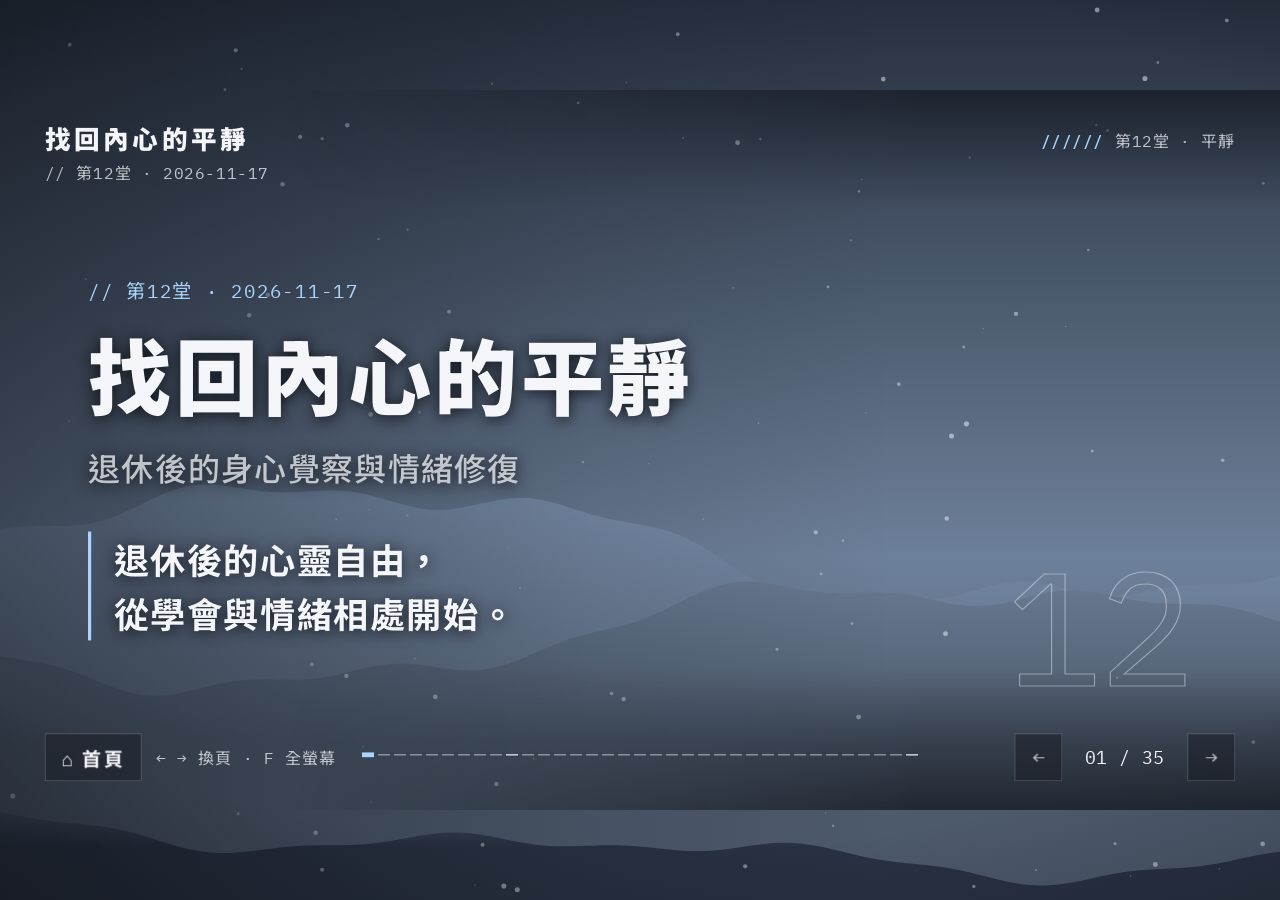
==== commit d9d73be9: "Shorten videos to 3 min max, add AI illustration backgrounds" ====
--- a/lesson12.html
+++ b/lesson12.html
@@ -13,7 +13,7 @@
 <div id="stage">
 
   <!-- 01 封面 -->
-  <section class="slide hero" data-ch data-label="第12堂 · 平靜" data-tint="#a9d4ff" data-o="12:1230,400,230">
+  <section class="slide hero" data-ch data-label="第12堂 · 平靜" data-tint="#a9d4ff" data-o="" data-art="img/ai01.jpg">
     <div class="label r" style="--i:0">// 第12堂 · 2026-11-17</div>
     <h1 class="r" style="--i:1;font-size:104px">找回內心的平靜</h1>
     <p class="sub r" style="--i:2">退休後的身心覺察與情緒修復</p>
@@ -142,7 +142,7 @@
   </section>
 
   <!-- 小組討論 -->
-  <section class="slide" data-label="小組討論" data-o="12:1330,440,150,.8">
+  <section class="slide" data-label="小組討論" data-o="" data-art="img/ai02.jpg">
     <div class="head">
       <div class="label r" style="--i:0">////// 小組討論 · 兩兩一組</div>
       <h2 class="r" style="--i:1">我人生裡的那場雨</h2>
@@ -192,7 +192,7 @@
       <h2 class="r" style="--i:1">聽聽看，原來是這樣說的</h2>
     </div>
     <div class="vrow">
-      <div class="vid r" style="--i:2" data-yt="UTTBcWt9cmA" data-start="0"></div>
+      <div class="vid r" style="--i:2" data-yt="UTTBcWt9cmA" data-len="62" data-start="0"></div>
       <div class="vnote"><div class="panel r" style="--i:3"><span class="num">看之前</span><p>四個「它」，還記得順序嗎？</p></div><div class="panel r" style="--i:4"><span class="num">看的時候</span><p>哪一句話，讓您點了頭？</p></div><div class="panel r" style="--i:5"><span class="num">看完聊</span><p>最近有哪件事，可以拿來試試？</p></div><p class="vmeta r" style="--i:6">法鼓山DDM官方頻道〈轉換心情好方法—面對它、接受它、處理它、放下它〉</p></div>
     </div>
   </section>
@@ -220,12 +220,12 @@
   <!-- 影片：孫越 -->
   <section class="slide" data-label="影片 · 孫越" data-o="">
     <div class="head">
-      <div class="label r" style="--i:0">////// 影片 · 民視《台灣演義》· 請講師挑一段播</div>
-      <h2 class="r" style="--i:1">公益大使．孫越</h2>
+      <div class="label r" style="--i:0">////// 影片 · 中央廣播電臺 · 2 分 10 秒</div>
+      <h2 class="r" style="--i:1">終身公益志工．孫越</h2>
     </div>
     <div class="vrow">
-      <div class="vid r" style="--i:2" data-yt="QDUadoK2fRE" data-start="0"></div>
-      <div class="vnote"><div class="panel r" style="--i:3"><span class="num">看之前</span><p>您印象中的孫叔叔，是什麼樣子？</p></div><div class="panel r" style="--i:4"><span class="num">看的時候</span><p>他為什麼決定離開演藝圈？</p></div><div class="panel r" style="--i:5"><span class="num">看完聊</span><p>退下來之後，我想把力氣用在哪？</p></div><p class="vmeta r" style="--i:6">民視讚夯〈2014.03.09【台灣演義】公益大使．孫越〉全長約 48 分鐘，請課前先選好要播的段落。</p></div>
+      <div class="vid r" style="--i:2" data-yt="SGEz9qcCZUg" data-len="130" data-start="0"></div>
+      <div class="vnote"><div class="panel r" style="--i:3"><span class="num">看之前</span><p>您印象中的孫叔叔，是什麼樣子？</p></div><div class="panel r" style="--i:4"><span class="num">看的時候</span><p>他為什麼決定離開演藝圈？</p></div><div class="panel r" style="--i:5"><span class="num">看完聊</span><p>退下來之後，我想把力氣用在哪？</p></div><p class="vmeta r" style="--i:6">Rti 中央廣播電臺〈終身公益志工・孫越│臺灣人ㄟ故事〉</p></div>
     </div>
   </section>
 
@@ -256,7 +256,7 @@
       <h2 class="r" style="--i:1">先看一次，等一下一起做</h2>
     </div>
     <div class="vrow">
-      <div class="vid r" style="--i:2" data-yt="wP-oc0SXoBE" data-start="0"></div>
+      <div class="vid r" style="--i:2" data-yt="wP-oc0SXoBE" data-len="77" data-start="0"></div>
       <div class="vnote"><div class="panel r" style="--i:3"><span class="num">看之前</span><p>平常緊張時，您都怎麼呼吸？</p></div><div class="panel r" style="--i:4"><span class="num">看的時候</span><p>注意肚子是怎麼動的</p></div><div class="panel r" style="--i:5"><span class="num">看完</span><p>下一頁，跟著畫面一起練習</p></div><p class="vmeta r" style="--i:6">良醫健康網〈【健康問良醫】1min腹式呼吸教學〉</p></div>
     </div>
   </section>
@@ -321,7 +321,7 @@
   </section>
 
   <!-- 感恩分享 -->
-  <section class="slide" data-label="小組感恩分享" data-o="12:1330,440,150,.8">
+  <section class="slide" data-label="小組感恩分享" data-o="" data-art="img/ai03.jpg">
     <div class="head">
       <div class="label r" style="--i:0">////// 小組感恩分享</div>
       <h2 class="r" style="--i:1">把好事，說給彼此聽</h2>
@@ -476,7 +476,7 @@
   </section>
 
   <!-- 回家任務 -->
-  <section class="slide" data-label="回家任務" data-o="12:1330,440,150,.8">
+  <section class="slide" data-label="回家任務" data-o="" data-art="img/ai04.jpg">
     <div class="head">
       <div class="label r" style="--i:0">////// 回家任務 · 做一個禮拜</div>
       <h2 class="r" style="--i:1">每天睡前，三分鐘就好</h2>
@@ -490,7 +490,7 @@
   </section>
 
   <!-- 結語 -->
-  <section class="slide end" data-ch data-label="結語" data-o="12:1260,420,190">
+  <section class="slide end" data-ch data-label="結語" data-o="" data-art="img/ai01.jpg">
     <div class="label r" style="--i:0">////// 帶回家的三句話</div>
     <h2 class="r" style="--i:1">情緒不是敵人，是來報信的</h2>
     <div class="recap">
--- a/deck.css
+++ b/deck.css
@@ -305,6 +305,20 @@
 .who:has(.ph){padding-top:24px;padding-bottom:26px}
 .who:has(.ph) h3{font-size:52px;margin-top:12px}
 
+/* ---- 點一下放大 ---- */
+[data-z]{cursor:zoom-in}
+[data-z]:hover{outline:1px solid var(--tint);outline-offset:4px}
+.zshade{position:absolute;inset:0;z-index:40;background:rgba(8,10,14,.9);opacity:0;visibility:hidden;transition:opacity .3s,visibility 0s .3s;cursor:zoom-out}
+.zshade.show{opacity:1;visibility:visible;transition:opacity .3s}
+.zhint{position:absolute;left:0;right:0;bottom:34px;text-align:center;font-family:var(--m);font-size:22px;letter-spacing:.08em;color:var(--dim)}
+.slide.on .r.zdone,.slide.on .zdone{transition-delay:0s !important}
+.zoomed{z-index:41 !important;cursor:zoom-out !important;outline:0 !important;transition:transform .35s cubic-bezier(.2,.7,.2,1) !important;filter:none !important}
+.zoomed:not(.foot){position:relative}
+.panel.zoomed,.who.zoomed,.ans.zoomed{background:rgba(26,31,41,.98);backdrop-filter:none;-webkit-backdrop-filter:none;border-color:var(--tint)}
+.zfig{position:absolute;inset:0;z-index:41;display:flex;flex-direction:column;align-items:center;justify-content:center;gap:22px;padding:70px 110px 90px;cursor:zoom-out;pointer-events:none}
+.zfig img{max-width:1300px;max-height:640px;width:auto;height:auto;border:1px solid var(--tint);background:#0b0d12}
+.zfig figcaption{font-size:32px;font-weight:700;letter-spacing:.06em}
+
 /* 回首頁按鈕 */
 .navbtn.home{width:auto;display:inline-flex;align-items:center;padding:0 20px;font-family:var(--f);font-size:24px;font-weight:700;letter-spacing:.12em;text-decoration:none;color:var(--ink)}
 .hud.bl{bottom:36px;display:flex;align-items:center;gap:18px}
@@ -328,3 +342,12 @@
 .vnote .panel p{font-size:30px;font-weight:700;line-height:1.45;margin-top:4px}
 .vmeta{font-family:var(--m);font-size:19px;color:var(--dim);line-height:1.5;letter-spacing:.03em;margin-top:6px}
 .vmeta a{color:var(--tint)}
+
+.vid .vlen{position:absolute;right:14px;bottom:12px;z-index:3;padding:6px 14px;background:rgba(8,10,14,.82);border:1px solid var(--tint);color:#fff;font-family:var(--m);font-size:22px;letter-spacing:.06em;pointer-events:none}
+
+/* 插圖背景 */
+.slide[data-art]{isolation:isolate}
+.art{position:absolute;inset:0;z-index:-1;background-size:cover;background-position:right center;opacity:.92;pointer-events:none;
+  -webkit-mask-image:linear-gradient(90deg,transparent 22%,rgba(0,0,0,.55) 48%,#000 72%);mask-image:linear-gradient(90deg,transparent 22%,rgba(0,0,0,.55) 48%,#000 72%)}
+.art::after{content:"";position:absolute;inset:0;background:linear-gradient(180deg,rgba(10,12,17,.55) 0,transparent 16%,transparent 80%,rgba(10,12,17,.7) 100%)}
+.slide[data-art] h1,.slide[data-art] h2,.slide[data-art] .quote,.slide[data-art] .lead,.slide[data-art] p{text-shadow:0 2px 18px rgba(8,10,14,.85)}
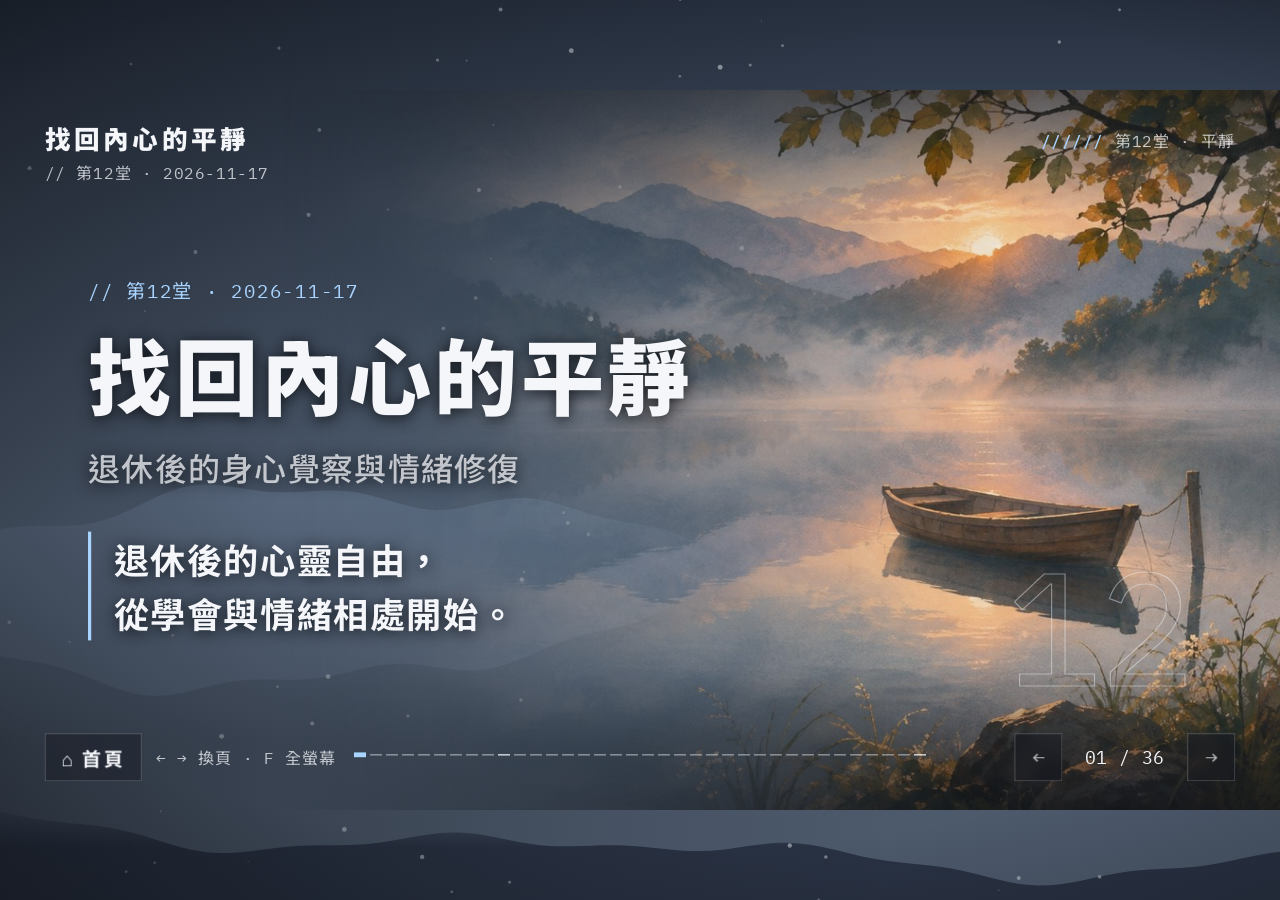
==== commit e9c0eb4e: "Review pass: fix overlaps, add evidence slides, bar charts, decade events" ====
--- a/lesson12.html
+++ b/lesson12.html
@@ -43,7 +43,7 @@
     <div class="flow">
       <div class="panel r" style="--i:2"><span class="num">上半場 · 看見情緒</span><h3>認識它</h3><ul><li>情緒色彩：今天是什麼顏色</li><li>情緒住在身體的哪裡</li><li>蘇東坡的那場雨</li><li>換個視角，換一句話</li></ul></div>
       <div class="rest r" style="--i:3">中場休息</div>
-      <div class="panel r" style="--i:4"><span class="num">下半場 · 安頓情緒</span><h3>照顧它</h3><ul><li>聖嚴法師、孫越、張小燕</li><li>呼吸練習、把話好好說</li><li>感恩分享與心情自我檢查</li><li>可以找誰幫忙、回家任務</li></ul></div>
+      <div class="panel r" style="--i:4"><span class="num">下半場 · 安頓情緒</span><h3>照顧它</h3><ul><li>聖嚴法師、孫越、張小燕</li><li>呼吸練習、把話好好說</li><li>感恩分享、研究怎麼說</li><li>心情自我檢查、可以找誰幫忙</li></ul></div>
     </div>
   </section>
 
@@ -64,6 +64,7 @@
       <button class="sw" style="--c:#ff7b72" data-say="像一壺燒開的水">生氣<i></i></button>
     </div>
     <div class="mood r" style="--i:3"><b id="moodWord">？</b><span id="moodSay">選一個顏色，說說看：<br>什麼時候，心裡會出現它？</span></div>
+    <p class="src" style="right:640px">研究：把感受「說出名字」時，大腦掌管警報的杏仁核，對負面畫面的反應會變小。Lieberman et al. (2007). Psychol Sci, 18(5), 421–428.</p>
   </section>
 
   <!-- 互動：情緒住在身體哪裡 -->
@@ -86,7 +87,7 @@
       </div>
     </div>
     <p class="foot r" style="--i:4">身體的訊號，常常比腦袋更早提醒我們</p>
-    <p class="src">這些也可能是身體疾病的症狀；持續不舒服，請先給醫師檢查。</p>
+    <p class="src care">這些也可能是身體疾病的症狀；持續不舒服，請先給醫師檢查。</p>
   </section>
 
   <!-- 04 猜一猜：蘇東坡 -->
@@ -267,7 +268,7 @@
       <div class="label r" style="--i:0">////// 互動 · 一起練習</div>
       <h2 class="r" style="--i:1">心情亂的時候，<br>先顧好這一口氣</h2>
     </div>
-    <div class="rows r" style="--i:2;max-width:700px">
+    <div class="rows r" style="--i:2;max-width:700px;margin-top:20px;gap:14px">
       <div class="panel"><span class="num">01</span><p style="font-size:34px">坐穩，肩膀放鬆</p></div>
       <div class="panel"><span class="num">02</span><p style="font-size:34px">鼻子吸氣，心裡數到 4</p></div>
       <div class="panel"><span class="num">03</span><p style="font-size:34px">嘴巴吐氣，心裡數到 6</p></div>
@@ -277,7 +278,8 @@
       <p>吸氣 4 秒 · 吐氣 6 秒</p>
       <button class="btn" style="margin-top:22px">開始</button>
     </div>
-    <p class="src">照自己舒服的速度就好；頭暈或不舒服就停下來，恢復平常呼吸。</p>
+    <p class="src" style="bottom:136px;right:760px">研究：12 個試驗、785 人的彙整，做呼吸練習的人，自覺壓力比對照組低（效果小到中等）。Fincham et al. (2023). Sci Rep, 13, 432.</p>
+    <p class="src care">照自己舒服的速度就好；頭暈或不舒服就停下來，恢復平常呼吸。</p>
   </section>
 
   <!-- 把話好好說：我訊息 -->
@@ -342,8 +344,8 @@
     </div>
     <div class="quiz">
       <p class="q r" style="--i:2">台灣 65 歲以上的長者，大約多少比例有憂鬱的狀況？</p>
-      <div class="opts  r" style="--i:3"><button class="opt">約 3%</button><button class="opt">約 8%</button><button class="opt" data-ok>約 13%</button><button class="opt">約 25%</button></div>
-      <div class="ans panel"><div><b>約 13%，大概每八位就有一位。</b>女性（約 17%）比男性（約 9%）多；75 歲以上也比較多（約 17%）。所以不是少數，更不是只有您一個人。</div></div>
+      <div class="opts sm r" style="--i:3;margin-top:24px"><button class="opt">約 3%</button><button class="opt">約 8%</button><button class="opt" data-ok>約 13%</button><button class="opt">約 25%</button></div>
+      <div class="ans panel" style="display:grid;grid-template-columns:1fr 620px;gap:44px;align-items:center;margin-top:18px;padding:18px 30px;font-size:31px"><div><b>約 13%，大概每八位就有一位。</b>女性比男性多，75 歲以上也比較多。所以不是少數，更不是只有您一個人。</div><div class="bars" style="--m:20;--w:160px;margin-top:0;gap:6px"><div><span>全體</span><u><i style="--v:13.3"></i></u><b>13%</b></div><div><span>女性</span><u><i style="--v:17"></i></u><b>約 17%</b></div><div><span>男性</span><u><i style="--v:9"></i></u><b>約 9%</b></div><div><span>75 歲以上</span><u><i style="--v:17"></i></u><b>約 17%</b></div></div></div>
     </div>
     <p class="src">國健署《民國 112 年中老年身心社會生活狀況長期追蹤調查》：65 歲以上 13.3%。這是量表自述的憂鬱症狀，不等於憂鬱症診斷。</p>
   </section>
@@ -382,7 +384,7 @@
       <div class="label r" style="--i:0">////// 研究怎麼說 · 專門針對長輩的研究</div>
       <h2 class="r" style="--i:1">有人陪著追蹤、每天有事做，效果更好</h2>
     </div>
-    <div class="evi"><div class="panel r" style="--i:2"><span class="num">美國 · 60 歲以上憂鬱長者的大型試驗</span><h3>醫師、個管師、心理專業<br>一起照顧</h3><p>一年後，症狀減輕一半以上的人：團隊照顧組 45%，一般看診組 19%。</p><p class="cite">Unützer et al. (2002). JAMA, 288(22), 2836–2845.（IMPACT 試驗）</p></div><div class="panel r" style="--i:3"><span class="num">18 個試驗的彙整</span><h3>行為活化：<br>把喜歡的事排進行事曆</h3><p>不等心情好才行動，先安排愉快、有意義的小事。研究多為小型試驗，結果要保守看待。</p><p class="cite">Orgeta, Brede &amp; Livingston (2017). Br J Psychiatry, 211(5), 274–279.</p></div></div>
+    <div class="evi"><div class="panel r" style="--i:2"><span class="num">美國 · 60 歲以上憂鬱長者的大型試驗</span><h3>醫師、個管師、心理專業<br>一起照顧</h3><p>一年後，症狀減輕一半以上的人：</p><div class="bars" style="--m:50"><div><span>團隊照顧</span><u><i style="--v:45"></i></u><b>45%</b></div><div class="lo"><span>一般看診</span><u><i style="--v:19"></i></u><b>19%</b></div></div><p class="cite">Unützer et al. (2002). JAMA, 288(22), 2836–2845.（IMPACT 試驗）</p></div><div class="panel r" style="--i:3"><span class="num">18 個試驗的彙整</span><h3>行為活化：<br>把喜歡的事排進行事曆</h3><p>不等心情好才行動，先安排愉快、有意義的小事。研究多為小型試驗，結果要保守看待。</p><p class="cite">Orgeta, Brede &amp; Livingston (2017). Br J Psychiatry, 211(5), 274–279.</p></div></div>
   </section>
 
   <!-- 實證：治療：運動與提醒 -->
@@ -422,13 +424,28 @@
     <p class="foot r" style="--i:5">心情低落超過兩個禮拜、影響到生活，請找醫師，不要自己撐</p>
   </section>
 
+  <!-- 警訊：什麼時候該找人幫忙 -->
+  <section class="slide" data-label="研究怎麼說 · 什麼時候該找人" data-o="">
+    <div class="head">
+      <div class="label r" style="--i:0">////// 研究怎麼說 · 留意這些訊號</div>
+      <h2 class="r" style="--i:1">不只是「心情不好」而已</h2>
+    </div>
+    <div class="three" style="margin-top:28px">
+      <div class="panel r" style="--i:2"><span class="num">01 · 心情</span><h3>悶悶的、<br>提不起勁</h3><p>幾乎每天都低落，<br>原本喜歡的事也不想做</p></div>
+      <div class="panel r" style="--i:3"><span class="num">02 · 身體</span><h3>睡眠和胃口<br>都變了</h3><p>睡不著或睡太多、<br>吃不下、整天很累</p></div>
+      <div class="panel r" style="--i:4"><span class="num">03 · 想法</span><h3>覺得自己<br>沒有用</h3><p>常常自責、看不到希望，<br>甚至覺得活著沒意思</p></div>
+    </div>
+    <p class="foot r" style="--i:5">這些狀況持續兩個禮拜以上，就值得找醫師談一談</p>
+    <p class="src">整理自世界衛生組織 Depressive disorder (depression) fact sheet 所列的憂鬱症狀。這是提醒，不是診斷。</p>
+  </section>
+
   <!-- 問卷：WHO-5 -->
   <section class="slide" data-label="實證問卷 · WHO-5" data-o="">
     <div class="head">
       <div class="label r" style="--i:0">////// 實證問卷 · WHO-5 幸福指標（世界衛生組織）</div>
       <h2 class="r" style="--i:1;font-size:60px">過去兩個星期，我過得好嗎？</h2>
     </div>
-    <div class="scale r" style="--i:2" data-min="0" data-max="5" data-mult="4" data-bands='[[0,49,"低於 50 分：最近可能比較辛苦，建議找醫師或心理專業人員聊一聊。"],[50,100,"50 分以上：目前的狀態還不錯，繼續照顧自己。"]]'>
+    <div class="scale r" style="--i:2" data-min="0" data-max="5" data-mult="4" data-bands='[[0,28,"28 分以下：這兩個禮拜很辛苦，請盡快找醫師談一談。"],[29,49,"低於 50 分：最近可能比較辛苦，建議找醫師或心理專業人員聊一聊。"],[50,100,"50 分以上：目前的狀態還不錯，繼續照顧自己。"]]'>
       <div>
         <ol>
           <li><span>01</span>我覺得心情愉快、精神不錯</li>
@@ -452,7 +469,7 @@
     </div>
     <div class="three">
       <div class="panel r" style="--i:2"><span class="num">是什麼</span><h3>5 題，加 1 題<br>附加題</h3><p>問最近一週的睡眠、緊張、<br>苦惱、低落和自信。<br>臺大李明濱教授團隊編製。</p></div>
-      <div class="panel r" style="--i:3"><span class="num">怎麼看</span><h3>6 分以上，<br>找人談一談</h3><p>0–5 良好 · 6–9 輕度<br>10–14 中度 · 15 以上重度<br>分數高，請找專業協助。</p></div>
+      <div class="panel r" style="--i:3"><span class="num">怎麼看</span><h3>6 分以上，<br>找人談一談</h3><p>0–5 良好 · 6–9 輕度<br>10–14 中度 · 15 以上重度<br>附加題滿 2 分也請求助。</p></div>
       <div class="panel r" style="--i:4"><span class="num">哪裡做</span><h3>手機下載<br>「心情溫度計」</h3><p>台灣自殺防治學會的<br>免費 App，做完會給建議<br>和求助資源。</p></div>
     </div>
     <p class="src">Lee MB et al. (2003). J Formos Med Assoc, 102, 687–694。量表題目有版權，本簡報不轉載題目內容。</p>
--- a/deck.css
+++ b/deck.css
@@ -313,7 +313,7 @@
 .zhint{position:absolute;left:0;right:0;bottom:34px;text-align:center;font-family:var(--m);font-size:22px;letter-spacing:.08em;color:var(--dim)}
 .slide.on .r.zdone,.slide.on .zdone{transition-delay:0s !important}
 .zoomed{z-index:41 !important;cursor:zoom-out !important;outline:0 !important;transition:transform .35s cubic-bezier(.2,.7,.2,1) !important;filter:none !important}
-.zoomed:not(.foot){position:relative}
+.zoomed:not(.foot):not(.src){position:relative}
 .panel.zoomed,.who.zoomed,.ans.zoomed{background:rgba(26,31,41,.98);backdrop-filter:none;-webkit-backdrop-filter:none;border-color:var(--tint)}
 .zfig{position:absolute;inset:0;z-index:41;display:flex;flex-direction:column;align-items:center;justify-content:center;gap:22px;padding:70px 110px 90px;cursor:zoom-out;pointer-events:none}
 .zfig img{max-width:1300px;max-height:640px;width:auto;height:auto;border:1px solid var(--tint);background:#0b0d12}
@@ -351,3 +351,18 @@
   -webkit-mask-image:linear-gradient(90deg,transparent 22%,rgba(0,0,0,.55) 48%,#000 72%);mask-image:linear-gradient(90deg,transparent 22%,rgba(0,0,0,.55) 48%,#000 72%)}
 .art::after{content:"";position:absolute;inset:0;background:linear-gradient(180deg,rgba(10,12,17,.55) 0,transparent 16%,transparent 80%,rgba(10,12,17,.7) 100%)}
 .slide[data-art] h1,.slide[data-art] h2,.slide[data-art] .quote,.slide[data-art] .lead,.slide[data-art] p{text-shadow:0 2px 18px rgba(8,10,14,.85)}
+
+/* ---- 數字長條（研究數據一眼看懂） ---- */
+.bars{margin-top:18px;display:flex;flex-direction:column;gap:10px}
+.bars>div>span{white-space:nowrap}
+.bars>div{display:grid;grid-template-columns:var(--w,190px) 1fr 124px;align-items:center;gap:16px;font-size:26px;font-weight:700;line-height:1.3}
+.bars u{display:block;height:24px;background:rgba(244,246,250,.1);border:1px solid var(--line);text-decoration:none}
+.bars i{display:block;height:100%;width:calc(var(--v)/var(--m,100)*100%);background:var(--tint)}
+.bars b{white-space:nowrap;font-family:var(--m);font-size:28px;color:var(--tint);font-weight:500;text-align:right}
+.bars .lo i{background:var(--faint)}
+.bars .lo b{color:var(--dim)}
+/* ---- 安全提醒：比出處大、看得清楚 ---- */
+.src.care{font-family:var(--f);font-size:24px;font-weight:500;color:var(--dim);letter-spacing:.03em;right:110px;bottom:100px}
+.src.care::before{content:"! ";font-family:var(--m);color:var(--tint);font-weight:700}
+.foot:has(+ .src.care){bottom:182px}
+.zoomed.src{position:absolute}
